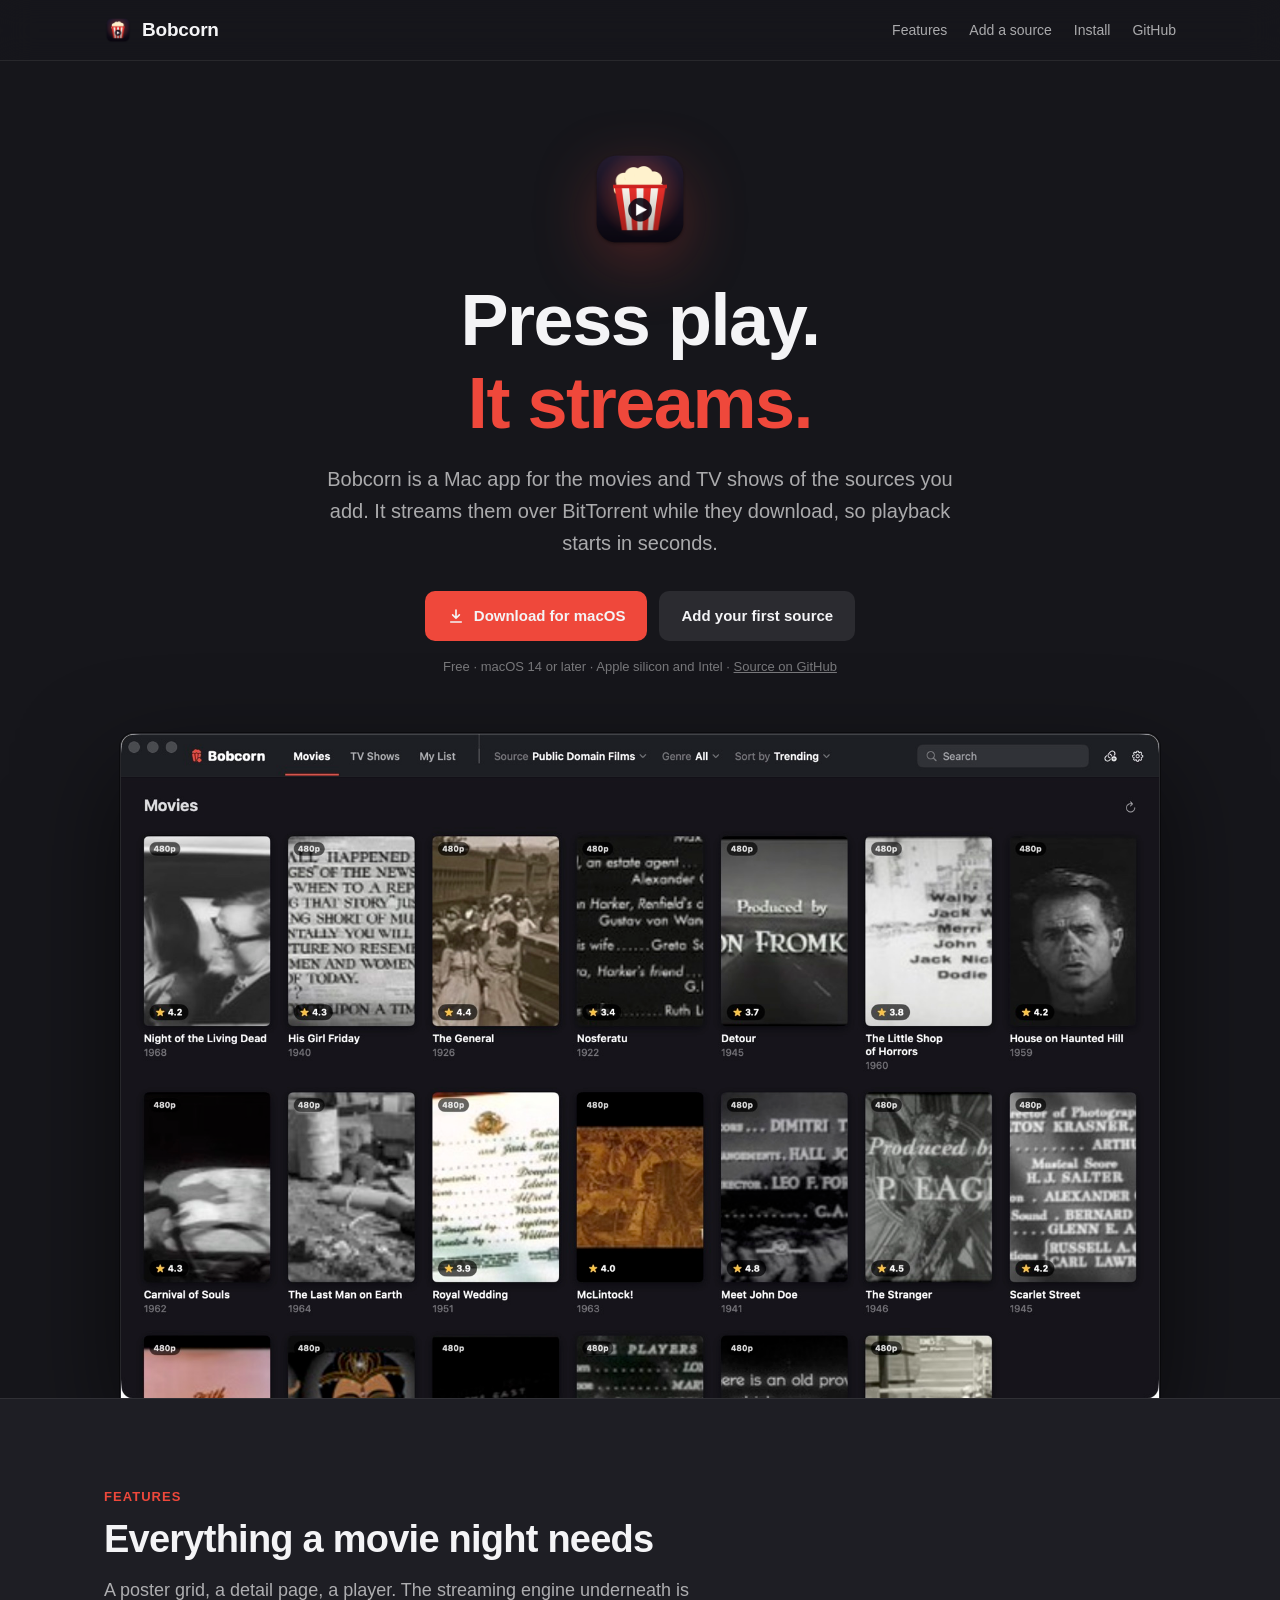
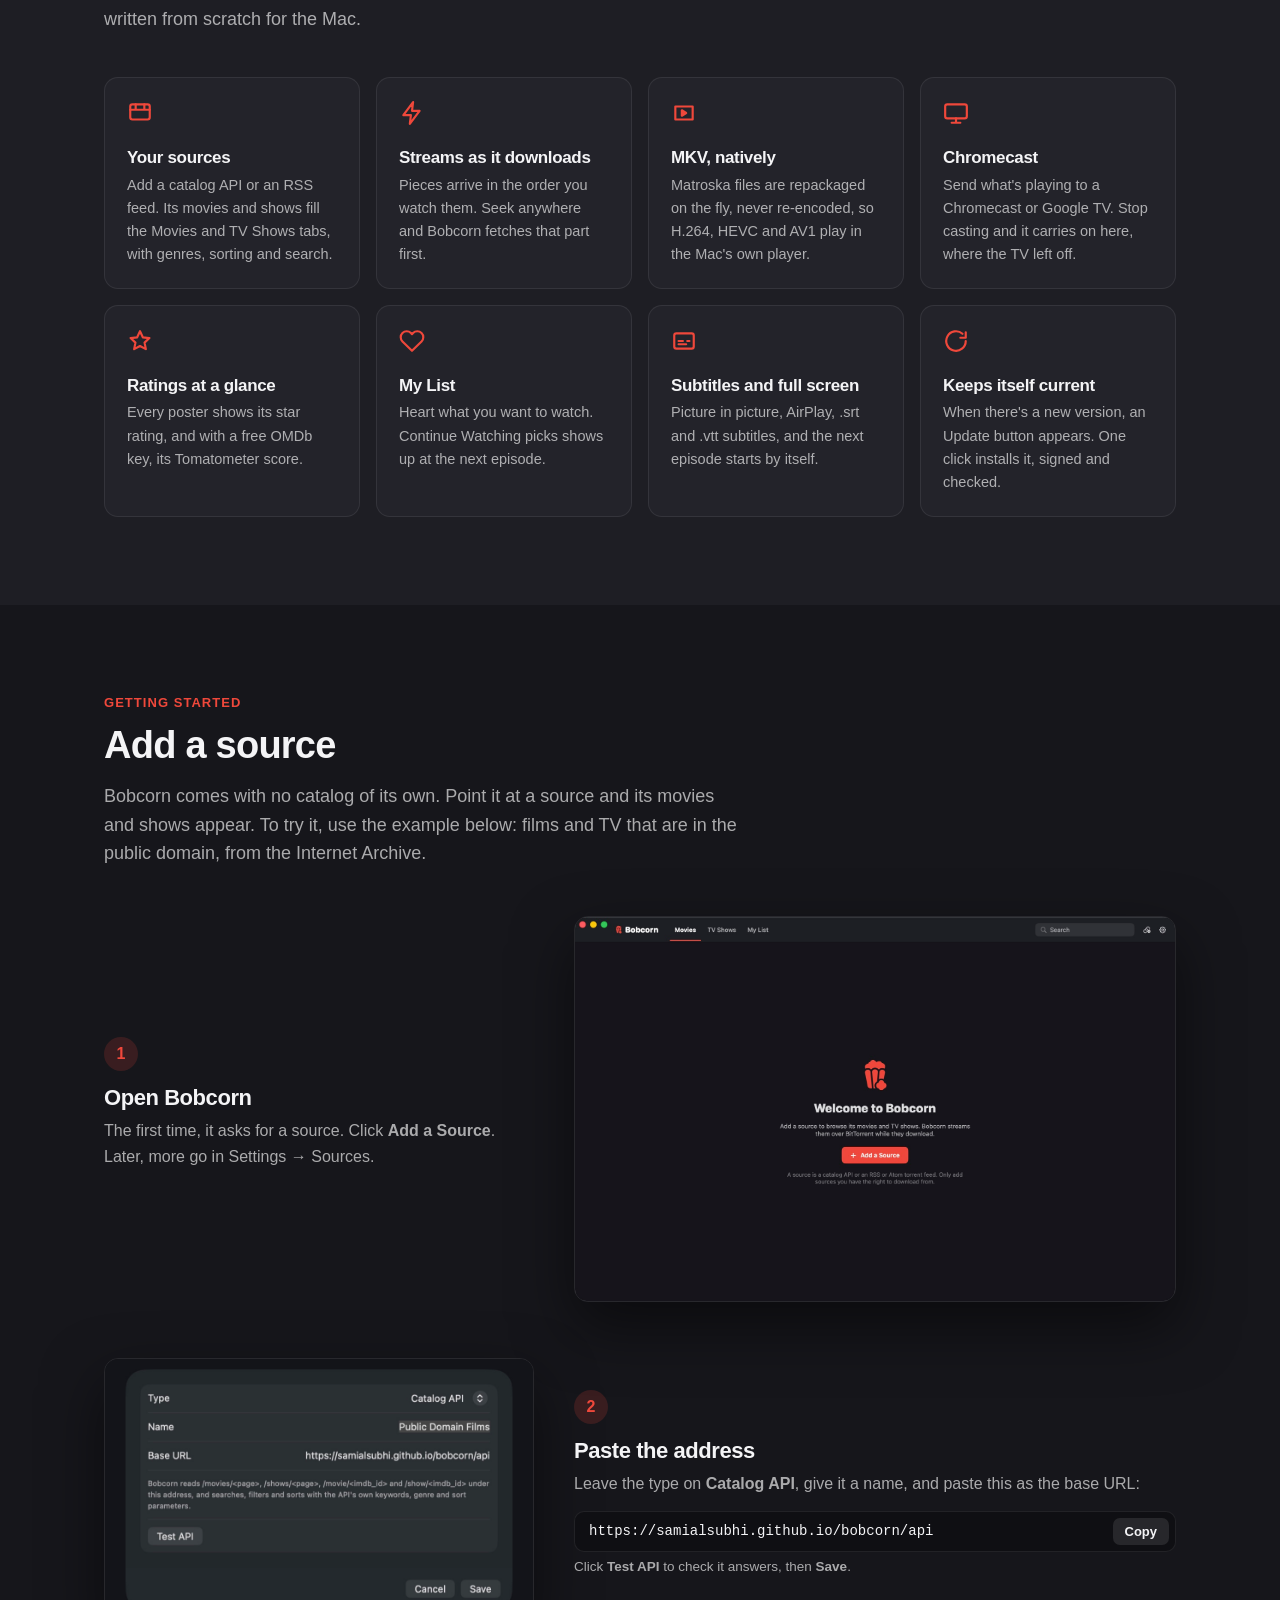
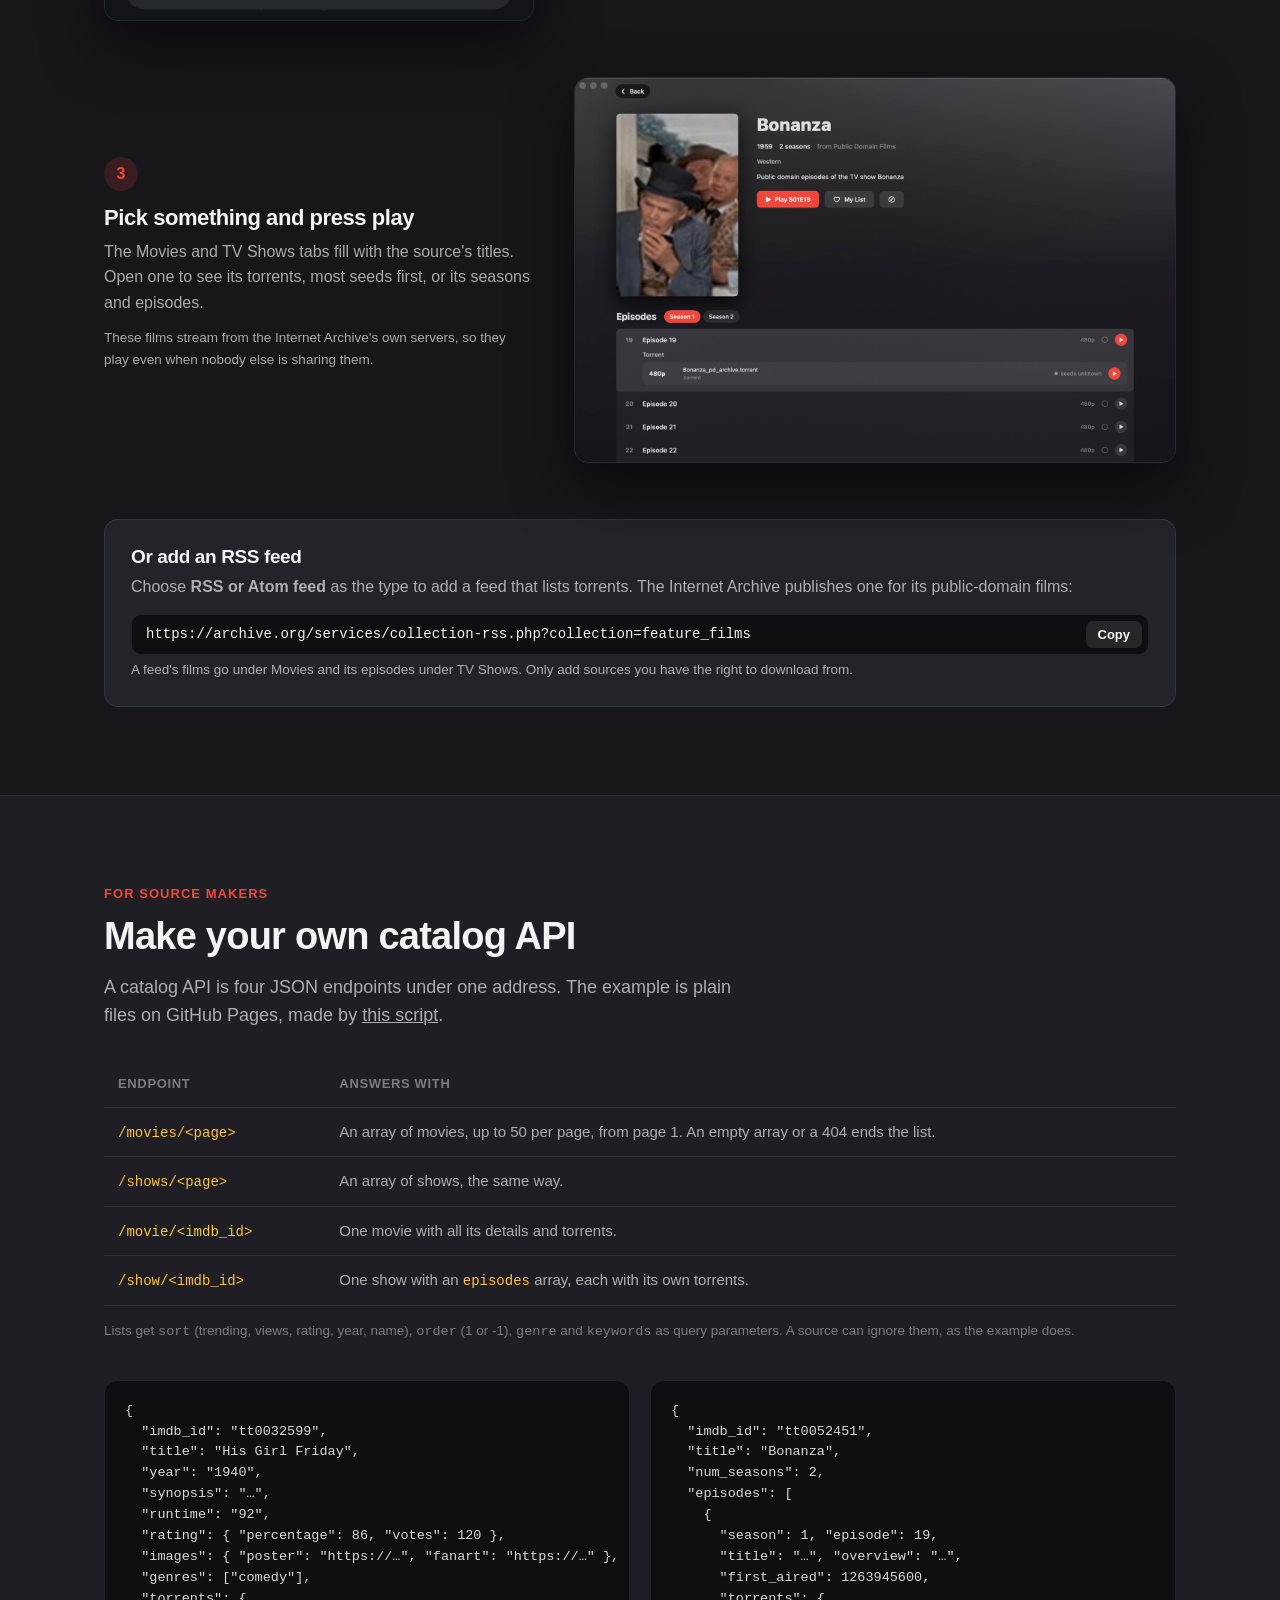
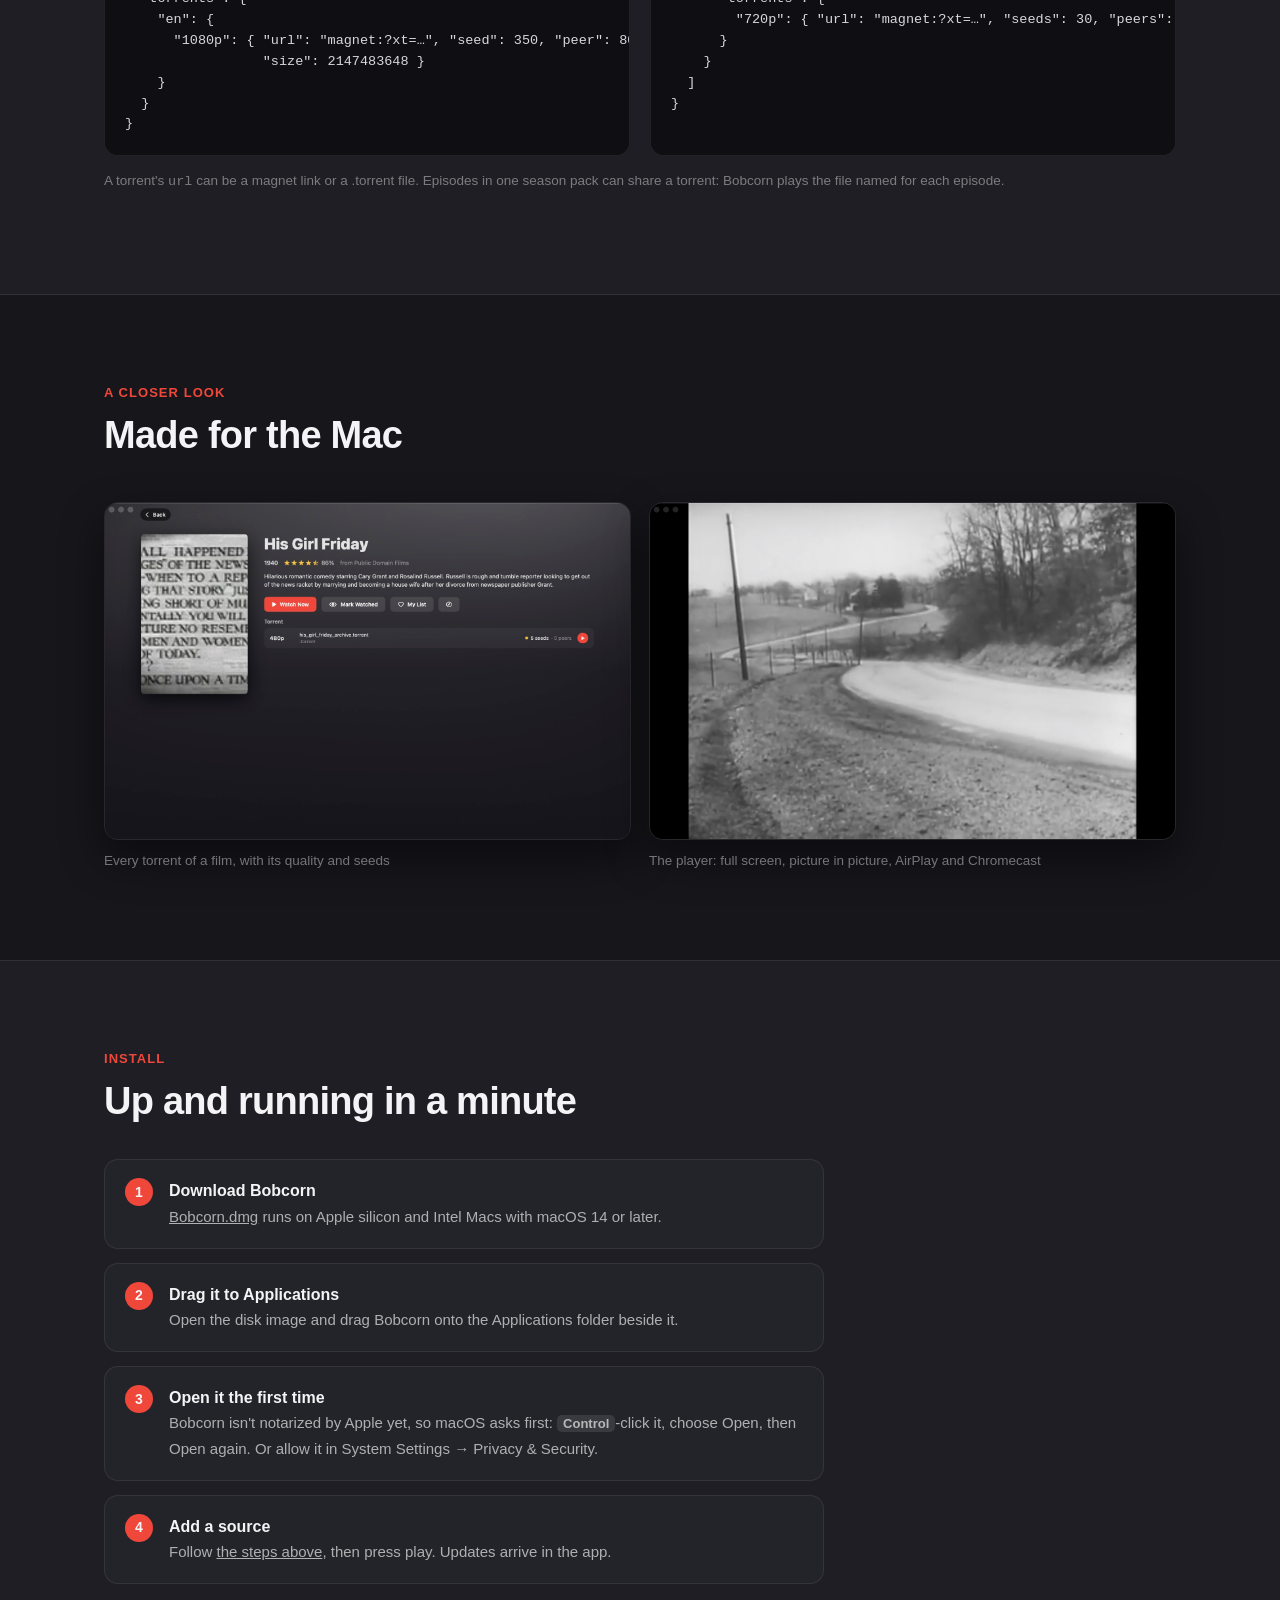
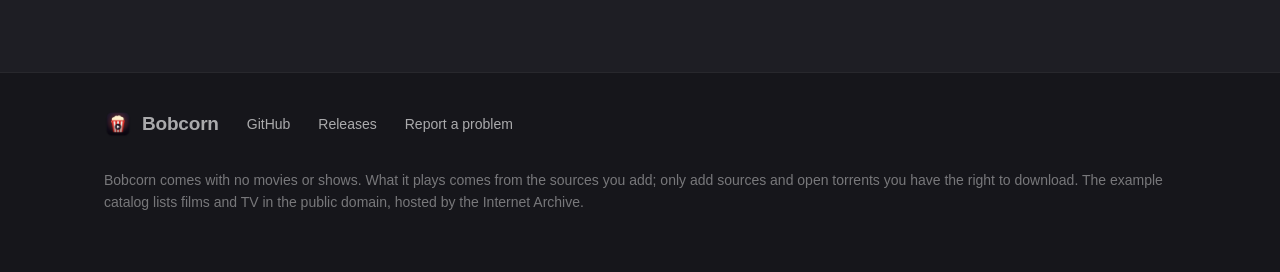
==== docs/index.html @ c5bf27b3 "Add a website and an example source on GitHub Pages - docs/: the site, with downloads of the latest " ====
<!doctype html>
<html lang="en">
<head>
<meta charset="utf-8">
<meta name="viewport" content="width=device-width, initial-scale=1">
<title>Bobcorn — stream movies over BitTorrent on your Mac</title>
<meta name="description" content="Bobcorn is a Mac app that shows the movies and TV shows of the sources you add and streams them over BitTorrent while they download.">
<link rel="icon" type="image/png" href="assets/favicon.png">
<meta property="og:title" content="Bobcorn">
<meta property="og:description" content="Stream movies and TV shows over BitTorrent on your Mac, the moment you press play.">
<meta property="og:image" content="https://samialsubhi.github.io/bobcorn/assets/movies.jpg">
<style>
  :root {
    color-scheme: dark;
    --bg: #16161b;
    --bar: #1e1e24;
    --card: #23232a;
    --line: rgba(255, 255, 255, 0.08);
    --text: #f4f4f6;
    --secondary: rgba(255, 255, 255, 0.64);
    --tertiary: rgba(255, 255, 255, 0.42);
    --accent: #ef483b;
    --accent-hover: #ff5a4d;
    --gold: #fac240;
    --radius: 14px;
    --wide: 1120px;
  }
  * { box-sizing: border-box; }
  html { scroll-behavior: smooth; }
  body {
    margin: 0;
    background: var(--bg);
    color: var(--text);
    font: 16px/1.6 -apple-system, BlinkMacSystemFont, "SF Pro Text", "Helvetica Neue", Arial, sans-serif;
    -webkit-font-smoothing: antialiased;
  }
  a { color: inherit; }
  img { max-width: 100%; height: auto; display: block; }
  code, pre { font-family: ui-monospace, "SF Mono", Menlo, monospace; }
  .wrap { max-width: var(--wide); margin: 0 auto; padding: 0 24px; }
  section { padding: 88px 0; }
  h1, h2, h3 { line-height: 1.15; letter-spacing: -0.02em; margin: 0; }
  h2 { font-size: clamp(28px, 4vw, 38px); font-weight: 800; }
  .lead { color: var(--secondary); font-size: 18px; max-width: 640px; margin: 14px 0 0; }
  .eyebrow { color: var(--accent); font-weight: 700; font-size: 13px; letter-spacing: 0.08em; text-transform: uppercase; margin: 0 0 10px; }

  /* Header */
  header {
    position: sticky; top: 0; z-index: 10;
    background: rgba(22, 22, 27, 0.82);
    backdrop-filter: saturate(180%) blur(16px);
    -webkit-backdrop-filter: saturate(180%) blur(16px);
    border-bottom: 1px solid var(--line);
  }
  header .wrap { display: flex; align-items: center; gap: 28px; height: 60px; }
  .brand { display: flex; align-items: center; gap: 10px; text-decoration: none; font-weight: 800; font-size: 19px; letter-spacing: -0.01em; }
  .brand img { width: 28px; height: 28px; }
  nav { display: flex; gap: 22px; margin-left: auto; }
  nav a { text-decoration: none; color: var(--secondary); font-size: 14px; font-weight: 500; }
  nav a:hover { color: var(--text); }
  @media (max-width: 720px) { nav a.optional { display: none; } }

  /* Buttons */
  .button {
    display: inline-flex; align-items: center; gap: 9px;
    padding: 13px 22px; border-radius: 10px;
    font-weight: 700; font-size: 15px; text-decoration: none;
    background: rgba(255, 255, 255, 0.09); border: 0; cursor: pointer; color: var(--text);
    transition: background 0.15s, transform 0.15s;
  }
  .button:hover { background: rgba(255, 255, 255, 0.14); }
  .button.primary { background: var(--accent); }
  .button.primary:hover { background: var(--accent-hover); transform: translateY(-1px); }
  .button svg { width: 18px; height: 18px; }

  /* Hero */
  .hero { padding: 84px 0 0; text-align: center; overflow: hidden; }
  .hero .icon { width: 108px; height: 108px; margin: 0 auto 26px; filter: drop-shadow(0 18px 30px rgba(239, 72, 59, 0.25)); }
  .hero h1 { font-size: clamp(40px, 7vw, 72px); font-weight: 900; }
  .hero h1 span { color: var(--accent); }
  .hero .lead { margin: 18px auto 0; font-size: clamp(17px, 2.2vw, 20px); }
  .actions { display: flex; flex-wrap: wrap; gap: 12px; justify-content: center; margin-top: 32px; }
  .meta { color: var(--tertiary); font-size: 13px; margin-top: 16px; }
  .shot {
    margin: 56px auto 0; max-width: 1040px;
    border-radius: 14px; overflow: hidden;
    border: 1px solid var(--line);
    box-shadow: 0 40px 100px rgba(0, 0, 0, 0.6), 0 0 0 1px rgba(0, 0, 0, 0.4);
  }
  .hero .shot { margin-bottom: -2px; border-bottom-left-radius: 0; border-bottom-right-radius: 0; }

  /* Features */
  .features { background: var(--bar); border-top: 1px solid var(--line); }
  .grid { display: grid; grid-template-columns: repeat(auto-fill, minmax(240px, 1fr)); gap: 16px; margin-top: 44px; }
  .feature { background: var(--card); border: 1px solid var(--line); border-radius: var(--radius); padding: 22px; }
  .feature svg { width: 26px; height: 26px; color: var(--accent); }
  .feature h3 { font-size: 17px; margin: 14px 0 6px; }
  .feature p { color: var(--secondary); font-size: 14.5px; margin: 0; }

  /* Steps */
  .steps { display: grid; gap: 56px; margin-top: 48px; }
  .step { display: grid; grid-template-columns: minmax(0, 5fr) minmax(0, 7fr); gap: 40px; align-items: center; }
  .step:nth-child(even) .copy { order: 2; }
  @media (max-width: 860px) {
    .step { grid-template-columns: 1fr; gap: 20px; }
    .step:nth-child(even) .copy { order: 0; }
  }
  .number {
    display: inline-grid; place-items: center; width: 34px; height: 34px; border-radius: 50%;
    background: rgba(239, 72, 59, 0.16); color: var(--accent); font-weight: 800; margin-bottom: 14px;
  }
  .step h3 { font-size: 22px; margin-bottom: 8px; }
  .step p { color: var(--secondary); margin: 0 0 12px; }
  .step .shot { margin: 0; box-shadow: 0 24px 60px rgba(0, 0, 0, 0.5); }
  .copyable {
    display: flex; align-items: center; gap: 8px; margin: 14px 0 4px;
    background: #0f0f13; border: 1px solid var(--line); border-radius: 10px; padding: 6px 6px 6px 14px;
  }
  .copyable code { flex: 1; min-width: 0; overflow-x: auto; white-space: nowrap; font-size: 14px; color: var(--text); }
  .copyable button {
    flex: none; border: 0; border-radius: 7px; padding: 7px 12px; cursor: pointer;
    background: rgba(255, 255, 255, 0.1); color: var(--text); font: 600 13px/1 -apple-system, sans-serif;
  }
  .copyable button:hover { background: rgba(255, 255, 255, 0.16); }
  .hint { color: var(--tertiary); font-size: 13.5px; }
  .callout {
    margin-top: 56px; padding: 26px; border-radius: var(--radius);
    background: var(--card); border: 1px solid var(--line);
  }
  .callout h3 { font-size: 19px; margin-bottom: 6px; }
  .callout p { color: var(--secondary); margin: 0; }

  /* API reference */
  .api { background: var(--bar); border-top: 1px solid var(--line); border-bottom: 1px solid var(--line); }
  table { width: 100%; border-collapse: collapse; margin-top: 32px; font-size: 15px; }
  th, td { text-align: left; padding: 12px 14px; border-bottom: 1px solid var(--line); vertical-align: top; }
  th { color: var(--tertiary); font-weight: 600; font-size: 13px; text-transform: uppercase; letter-spacing: 0.05em; }
  td code { color: var(--gold); font-size: 14px; }
  td { color: var(--secondary); }
  .table-scroll { overflow-x: auto; }
  pre {
    background: #0f0f13; border: 1px solid var(--line); border-radius: var(--radius);
    padding: 20px; overflow-x: auto; font-size: 13.5px; line-height: 1.55; color: #d7d7de; margin: 24px 0 0;
  }
  .two { display: grid; grid-template-columns: 1fr 1fr; gap: 20px; }
  @media (max-width: 860px) { .two { grid-template-columns: 1fr; } }

  /* Gallery */
  .gallery { display: grid; grid-template-columns: repeat(auto-fit, minmax(300px, 1fr)); gap: 18px; margin-top: 44px; }
  .gallery figure { margin: 0; }
  .gallery .shot { margin: 0; box-shadow: 0 18px 44px rgba(0, 0, 0, 0.45); }
  .gallery figcaption { color: var(--tertiary); font-size: 13.5px; margin-top: 10px; }

  /* Install */
  .install-steps { counter-reset: s; list-style: none; padding: 0; margin: 36px 0 0; display: grid; gap: 14px; max-width: 720px; }
  .install-steps li { counter-increment: s; display: flex; gap: 16px; align-items: flex-start; background: var(--card); border: 1px solid var(--line); border-radius: var(--radius); padding: 18px 20px; }
  .install-steps li::before { content: counter(s); flex: none; display: grid; place-items: center; width: 28px; height: 28px; border-radius: 50%; background: var(--accent); font-weight: 800; font-size: 14px; }
  .install-steps strong { display: block; }
  .install-steps span { color: var(--secondary); font-size: 15px; }
  kbd { font: 600 13px -apple-system, sans-serif; background: rgba(255, 255, 255, 0.1); border-radius: 5px; padding: 1px 6px; }

  footer { border-top: 1px solid var(--line); padding: 36px 0 48px; color: var(--tertiary); font-size: 14px; }
  footer .wrap { display: flex; flex-wrap: wrap; gap: 16px 28px; align-items: center; }
  footer a { color: var(--secondary); text-decoration: none; }
  footer a:hover { color: var(--text); }
  footer .note { flex-basis: 100%; }
</style>
</head>
<body>

<header>
  <div class="wrap">
    <a class="brand" href="#top"><img src="assets/icon.png" alt="">Bobcorn</a>
    <nav>
      <a class="optional" href="#features">Features</a>
      <a href="#sources">Add a source</a>
      <a class="optional" href="#install">Install</a>
      <a href="https://github.com/SamiAlsubhi/bobcorn">GitHub</a>
    </nav>
  </div>
</header>

<main id="top">
  <section class="hero">
    <div class="wrap">
      <img class="icon" src="assets/icon.png" alt="Bobcorn icon">
      <h1>Press play.<br><span>It streams.</span></h1>
      <p class="lead">Bobcorn is a Mac app for the movies and TV shows of the sources you add. It streams them over BitTorrent while they download, so playback starts in seconds.</p>
      <div class="actions">
        <a class="button primary download" href="https://github.com/SamiAlsubhi/bobcorn/releases/latest/download/Bobcorn.dmg">
          <svg viewBox="0 0 24 24" fill="none" stroke="currentColor" stroke-width="2.2" stroke-linecap="round" stroke-linejoin="round"><path d="M12 4v11m0 0l-4.5-4.5M12 15l4.5-4.5M5 20h14"/></svg>
          <span class="download-label">Download for macOS</span>
        </a>
        <a class="button" href="#sources">Add your first source</a>
      </div>
      <p class="meta">Free · macOS 14 or later · Apple silicon and Intel · <a href="https://github.com/SamiAlsubhi/bobcorn">Source on GitHub</a></p>
      <div class="shot"><img src="assets/movies.jpg" alt="Bobcorn's Movies tab: a grid of public-domain films with their ratings" width="1600" height="1025"></div>
    </div>
  </section>

  <section class="features" id="features">
    <div class="wrap">
      <p class="eyebrow">Features</p>
      <h2>Everything a movie night needs</h2>
      <p class="lead">A poster grid, a detail page, a player. The streaming engine underneath is written from scratch for the Mac.</p>
      <div class="grid">
        <div class="feature">
          <svg viewBox="0 0 24 24" fill="none" stroke="currentColor" stroke-width="2" stroke-linecap="round" stroke-linejoin="round"><rect x="3" y="4" width="18" height="14" rx="2"/><path d="M3 9h18M8 4v5M16 4v5"/></svg>
          <h3>Your sources</h3>
          <p>Add a catalog API or an RSS feed. Its movies and shows fill the Movies and TV Shows tabs, with genres, sorting and search.</p>
        </div>
        <div class="feature">
          <svg viewBox="0 0 24 24" fill="none" stroke="currentColor" stroke-width="2" stroke-linecap="round" stroke-linejoin="round"><path d="M13 2L4 14h7l-1 8 9-12h-7l1-8z"/></svg>
          <h3>Streams as it downloads</h3>
          <p>Pieces arrive in the order you watch them. Seek anywhere and Bobcorn fetches that part first.</p>
        </div>
        <div class="feature">
          <svg viewBox="0 0 24 24" fill="none" stroke="currentColor" stroke-width="2" stroke-linecap="round" stroke-linejoin="round"><path d="M4 6h16v12H4z"/><path d="M10 9.5v5l4-2.5z" fill="currentColor"/></svg>
          <h3>MKV, natively</h3>
          <p>Matroska files are repackaged on the fly, never re-encoded, so H.264, HEVC and AV1 play in the Mac's own player.</p>
        </div>
        <div class="feature">
          <svg viewBox="0 0 24 24" fill="none" stroke="currentColor" stroke-width="2" stroke-linecap="round" stroke-linejoin="round"><rect x="2" y="4" width="20" height="13" rx="2"/><path d="M8 21h8M12 17v4"/></svg>
          <h3>Chromecast</h3>
          <p>Send what's playing to a Chromecast or Google TV. Stop casting and it carries on here, where the TV left off.</p>
        </div>
        <div class="feature">
          <svg viewBox="0 0 24 24" fill="none" stroke="currentColor" stroke-width="2" stroke-linecap="round" stroke-linejoin="round"><path d="M12 3l2.6 5.6 6.1.7-4.5 4.2 1.2 6L12 16.6 6.6 19.5l1.2-6-4.5-4.2 6.1-.7z"/></svg>
          <h3>Ratings at a glance</h3>
          <p>Every poster shows its star rating, and with a free OMDb key, its Tomatometer score.</p>
        </div>
        <div class="feature">
          <svg viewBox="0 0 24 24" fill="none" stroke="currentColor" stroke-width="2" stroke-linecap="round" stroke-linejoin="round"><path d="M20.8 4.6a5.5 5.5 0 0 0-7.8 0L12 5.7l-1-1.1a5.5 5.5 0 0 0-7.8 7.8L12 21l8.8-8.6a5.5 5.5 0 0 0 0-7.8z"/></svg>
          <h3>My List</h3>
          <p>Heart what you want to watch. Continue Watching picks shows up at the next episode.</p>
        </div>
        <div class="feature">
          <svg viewBox="0 0 24 24" fill="none" stroke="currentColor" stroke-width="2" stroke-linecap="round" stroke-linejoin="round"><rect x="3" y="5" width="18" height="14" rx="2"/><path d="M7 12h4M7 15h7M15 12h2"/></svg>
          <h3>Subtitles and full screen</h3>
          <p>Picture in picture, AirPlay, .srt and .vtt subtitles, and the next episode starts by itself.</p>
        </div>
        <div class="feature">
          <svg viewBox="0 0 24 24" fill="none" stroke="currentColor" stroke-width="2" stroke-linecap="round" stroke-linejoin="round"><path d="M21 12a9 9 0 1 1-3-6.7"/><path d="M21 4v5h-5"/></svg>
          <h3>Keeps itself current</h3>
          <p>When there's a new version, an Update button appears. One click installs it, signed and checked.</p>
        </div>
      </div>
    </div>
  </section>

  <section id="sources">
    <div class="wrap">
      <p class="eyebrow">Getting started</p>
      <h2>Add a source</h2>
      <p class="lead">Bobcorn comes with no catalog of its own. Point it at a source and its movies and shows appear. To try it, use the example below: films and TV that are in the public domain, from the Internet Archive.</p>

      <div class="steps">
        <div class="step">
          <div class="copy">
            <div class="number">1</div>
            <h3>Open Bobcorn</h3>
            <p>The first time, it asks for a source. Click <strong>Add a Source</strong>. Later, more go in Settings → Sources.</p>
          </div>
          <div class="shot"><img src="assets/welcome.jpg" alt="Bobcorn's welcome screen with an Add a Source button" loading="lazy" width="1600" height="1025"></div>
        </div>

        <div class="step">
          <div class="copy">
            <div class="number">2</div>
            <h3>Paste the address</h3>
            <p>Leave the type on <strong>Catalog API</strong>, give it a name, and paste this as the base URL:</p>
            <div class="copyable"><code id="example-url">https://samialsubhi.github.io/bobcorn/api</code><button type="button" data-copy="example-url">Copy</button></div>
            <p class="hint">Click <strong>Test API</strong> to check it answers, then <strong>Save</strong>.</p>
          </div>
          <div class="shot"><img src="assets/add-source.jpg" alt="The Add Source form filled in with the example catalog's address" loading="lazy" width="1000" height="608"></div>
        </div>

        <div class="step">
          <div class="copy">
            <div class="number">3</div>
            <h3>Pick something and press play</h3>
            <p>The Movies and TV Shows tabs fill with the source's titles. Open one to see its torrents, most seeds first, or its seasons and episodes.</p>
            <p class="hint">These films stream from the Internet Archive's own servers, so they play even when nobody else is sharing them.</p>
          </div>
          <div class="shot"><img src="assets/show.jpg" alt="A TV show's page with its seasons and episodes" loading="lazy" width="1600" height="1025"></div>
        </div>
      </div>

      <div class="callout">
        <h3>Or add an RSS feed</h3>
        <p>Choose <strong>RSS or Atom feed</strong> as the type to add a feed that lists torrents. The Internet Archive publishes one for its public-domain films:</p>
        <div class="copyable"><code id="feed-url">https://archive.org/services/collection-rss.php?collection=feature_films</code><button type="button" data-copy="feed-url">Copy</button></div>
        <p class="hint">A feed's films go under Movies and its episodes under TV Shows. Only add sources you have the right to download from.</p>
      </div>
    </div>
  </section>

  <section class="api" id="api">
    <div class="wrap">
      <p class="eyebrow">For source makers</p>
      <h2>Make your own catalog API</h2>
      <p class="lead">A catalog API is four JSON endpoints under one address. The example is plain files on GitHub Pages, made by <a href="https://github.com/SamiAlsubhi/bobcorn/blob/main/scripts/make-example-source.py">this script</a>.</p>
      <div class="table-scroll">
        <table>
          <thead><tr><th>Endpoint</th><th>Answers with</th></tr></thead>
          <tbody>
            <tr><td><code>/movies/&lt;page&gt;</code></td><td>An array of movies, up to 50 per page, from page 1. An empty array or a 404 ends the list.</td></tr>
            <tr><td><code>/shows/&lt;page&gt;</code></td><td>An array of shows, the same way.</td></tr>
            <tr><td><code>/movie/&lt;imdb_id&gt;</code></td><td>One movie with all its details and torrents.</td></tr>
            <tr><td><code>/show/&lt;imdb_id&gt;</code></td><td>One show with an <code>episodes</code> array, each with its own torrents.</td></tr>
          </tbody>
        </table>
      </div>
      <p class="hint" style="margin-top:14px">Lists get <code>sort</code> (trending, views, rating, year, name), <code>order</code> (1 or -1), <code>genre</code> and <code>keywords</code> as query parameters. A source can ignore them, as the example does.</p>
      <div class="two">
        <pre>{
  "imdb_id": "tt0032599",
  "title": "His Girl Friday",
  "year": "1940",
  "synopsis": "…",
  "runtime": "92",
  "rating": { "percentage": 86, "votes": 120 },
  "images": { "poster": "https://…", "fanart": "https://…" },
  "genres": ["comedy"],
  "torrents": {
    "en": {
      "1080p": { "url": "magnet:?xt=…", "seed": 350, "peer": 80,
                 "size": 2147483648 }
    }
  }
}</pre>
        <pre>{
  "imdb_id": "tt0052451",
  "title": "Bonanza",
  "num_seasons": 2,
  "episodes": [
    {
      "season": 1, "episode": 19,
      "title": "…", "overview": "…",
      "first_aired": 1263945600,
      "torrents": {
        "720p": { "url": "magnet:?xt=…", "seeds": 30, "peers": 4 }
      }
    }
  ]
}</pre>
      </div>
      <p class="hint" style="margin-top:14px">A torrent's <code>url</code> can be a magnet link or a .torrent file. Episodes in one season pack can share a torrent: Bobcorn plays the file named for each episode.</p>
    </div>
  </section>

  <section id="screens">
    <div class="wrap">
      <p class="eyebrow">A closer look</p>
      <h2>Made for the Mac</h2>
      <div class="gallery">
        <figure><div class="shot"><img src="assets/detail.jpg" alt="A movie's page with its synopsis, rating and torrents" loading="lazy" width="1600" height="1025"></div><figcaption>Every torrent of a film, with its quality and seeds</figcaption></figure>
        <figure><div class="shot"><img src="assets/player.jpg" alt="Night of the Living Dead playing in Bobcorn" loading="lazy" width="1600" height="1025"></div><figcaption>The player: full screen, picture in picture, AirPlay and Chromecast</figcaption></figure>
      </div>
    </div>
  </section>

  <section class="features" id="install">
    <div class="wrap">
      <p class="eyebrow">Install</p>
      <h2>Up and running in a minute</h2>
      <ol class="install-steps">
        <li><div><strong>Download Bobcorn</strong><span><a class="download" href="https://github.com/SamiAlsubhi/bobcorn/releases/latest/download/Bobcorn.dmg">Bobcorn.dmg</a> runs on Apple silicon and Intel Macs with macOS 14 or later.</span></div></li>
        <li><div><strong>Drag it to Applications</strong><span>Open the disk image and drag Bobcorn onto the Applications folder beside it.</span></div></li>
        <li><div><strong>Open it the first time</strong><span>Bobcorn isn't notarized by Apple yet, so macOS asks first: <kbd>Control</kbd>-click it, choose Open, then Open again. Or allow it in System Settings → Privacy &amp; Security.</span></div></li>
        <li><div><strong>Add a source</strong><span>Follow <a href="#sources">the steps above</a>, then press play. Updates arrive in the app.</span></div></li>
      </ol>
    </div>
  </section>
</main>

<footer>
  <div class="wrap">
    <a class="brand" href="#top"><img src="assets/icon.png" alt="">Bobcorn</a>
    <a href="https://github.com/SamiAlsubhi/bobcorn">GitHub</a>
    <a href="https://github.com/SamiAlsubhi/bobcorn/releases">Releases</a>
    <a href="https://github.com/SamiAlsubhi/bobcorn/issues">Report a problem</a>
    <p class="note">Bobcorn comes with no movies or shows. What it plays comes from the sources you add; only add sources and open torrents you have the right to download. The example catalog lists films and TV in the public domain, hosted by the Internet Archive.</p>
  </div>
</footer>

<script>
  // Copy buttons.
  document.querySelectorAll("[data-copy]").forEach((button) => {
    button.addEventListener("click", async () => {
      const text = document.getElementById(button.dataset.copy).textContent;
      try {
        await navigator.clipboard.writeText(text);
        button.textContent = "Copied";
      } catch {
        button.textContent = "Select and copy";
      }
      setTimeout(() => (button.textContent = "Copy"), 1600);
    });
  });

  // The latest version on the download button.
  fetch("https://api.github.com/repos/SamiAlsubhi/bobcorn/releases/latest")
    .then((r) => (r.ok ? r.json() : null))
    .then((release) => {
      if (!release || !release.tag_name) return;
      document.querySelectorAll(".download-label").forEach((label) => {
        label.textContent = `Download ${release.tag_name}`;
      });
    })
    .catch(() => {});
</script>
</body>
</html>
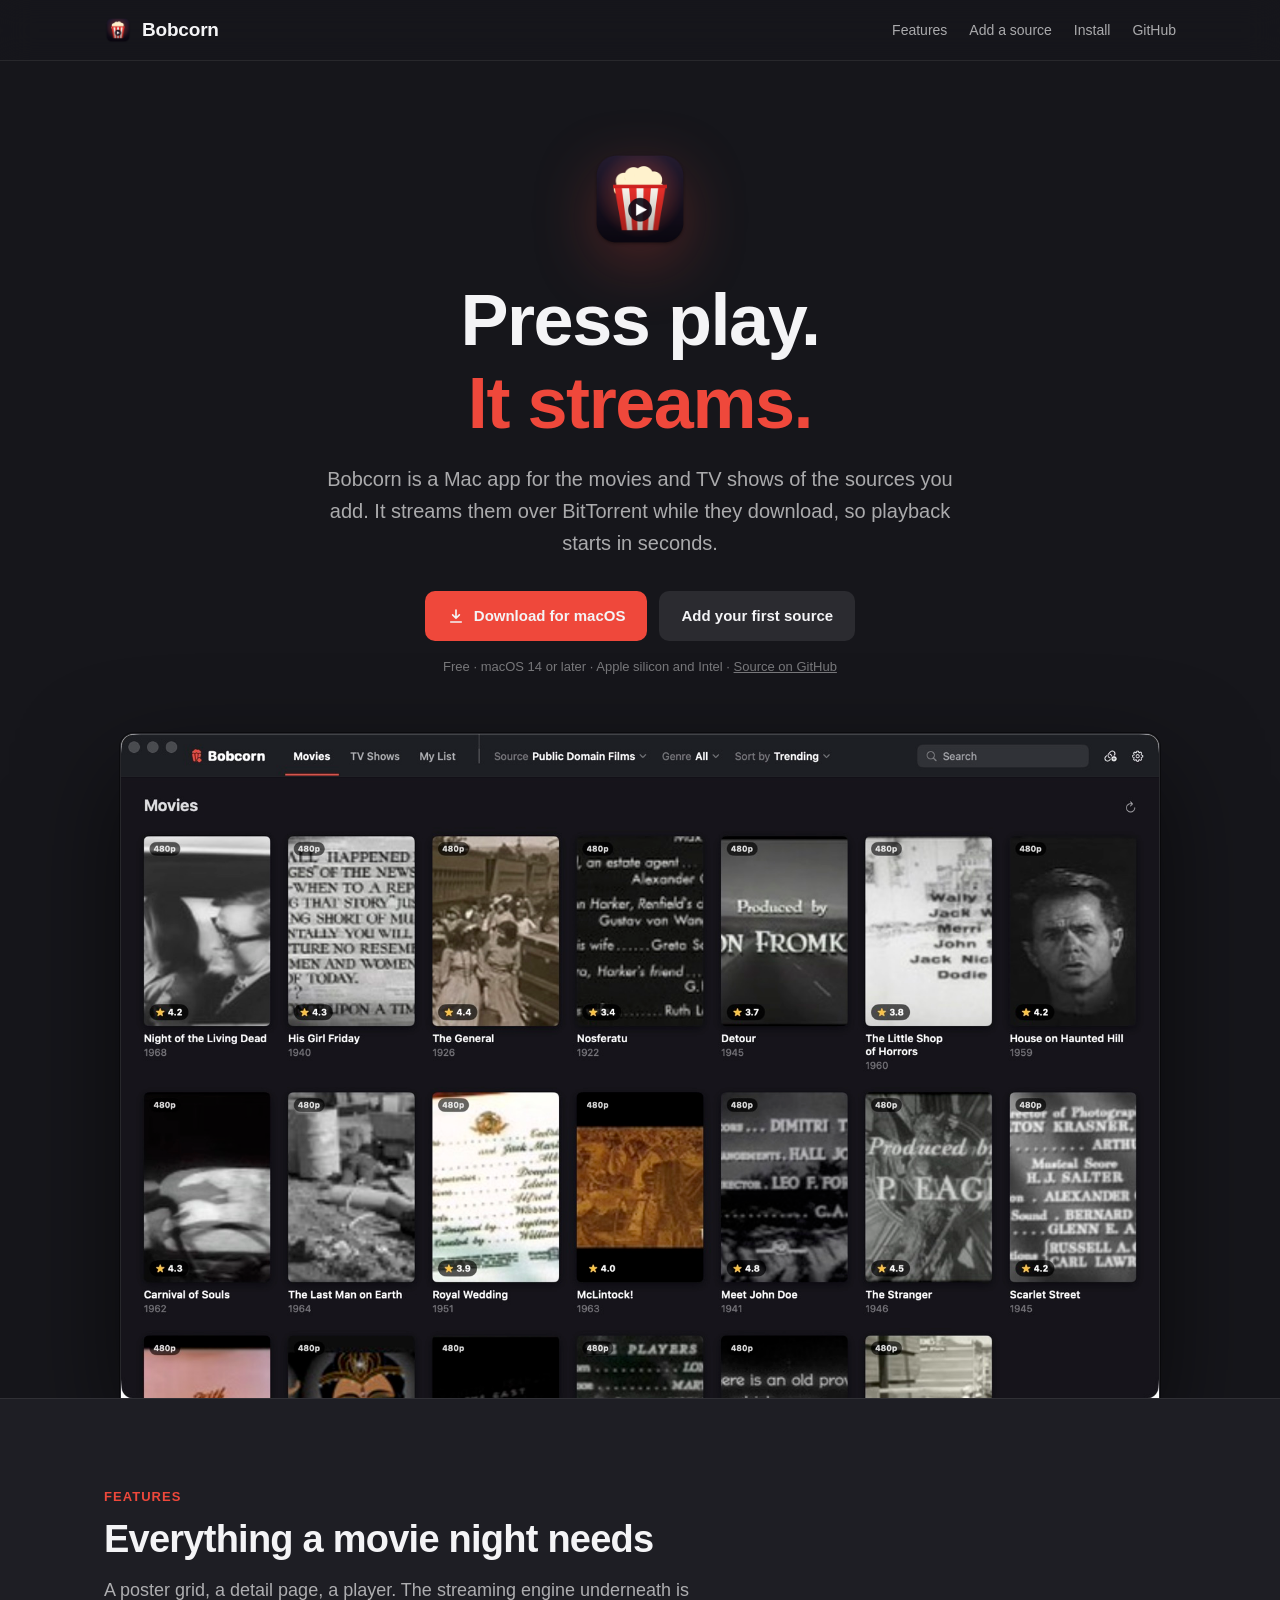
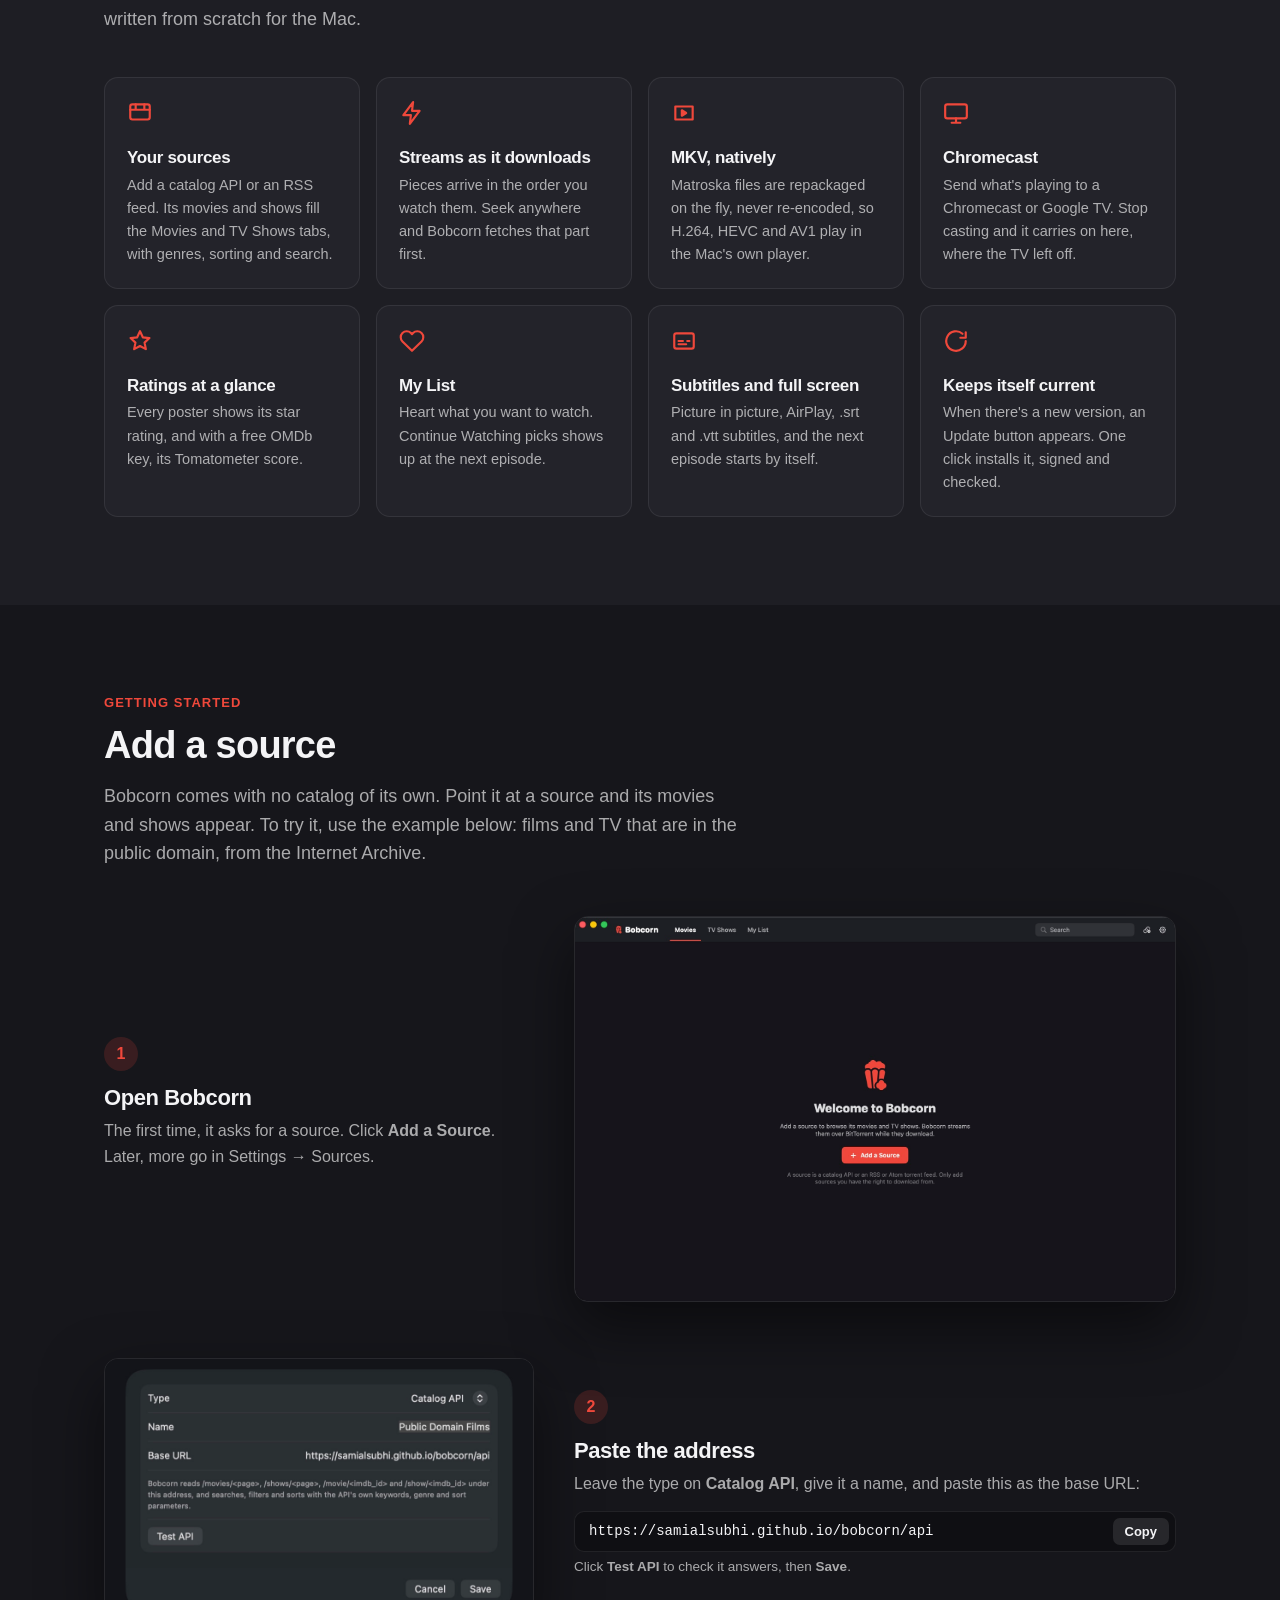
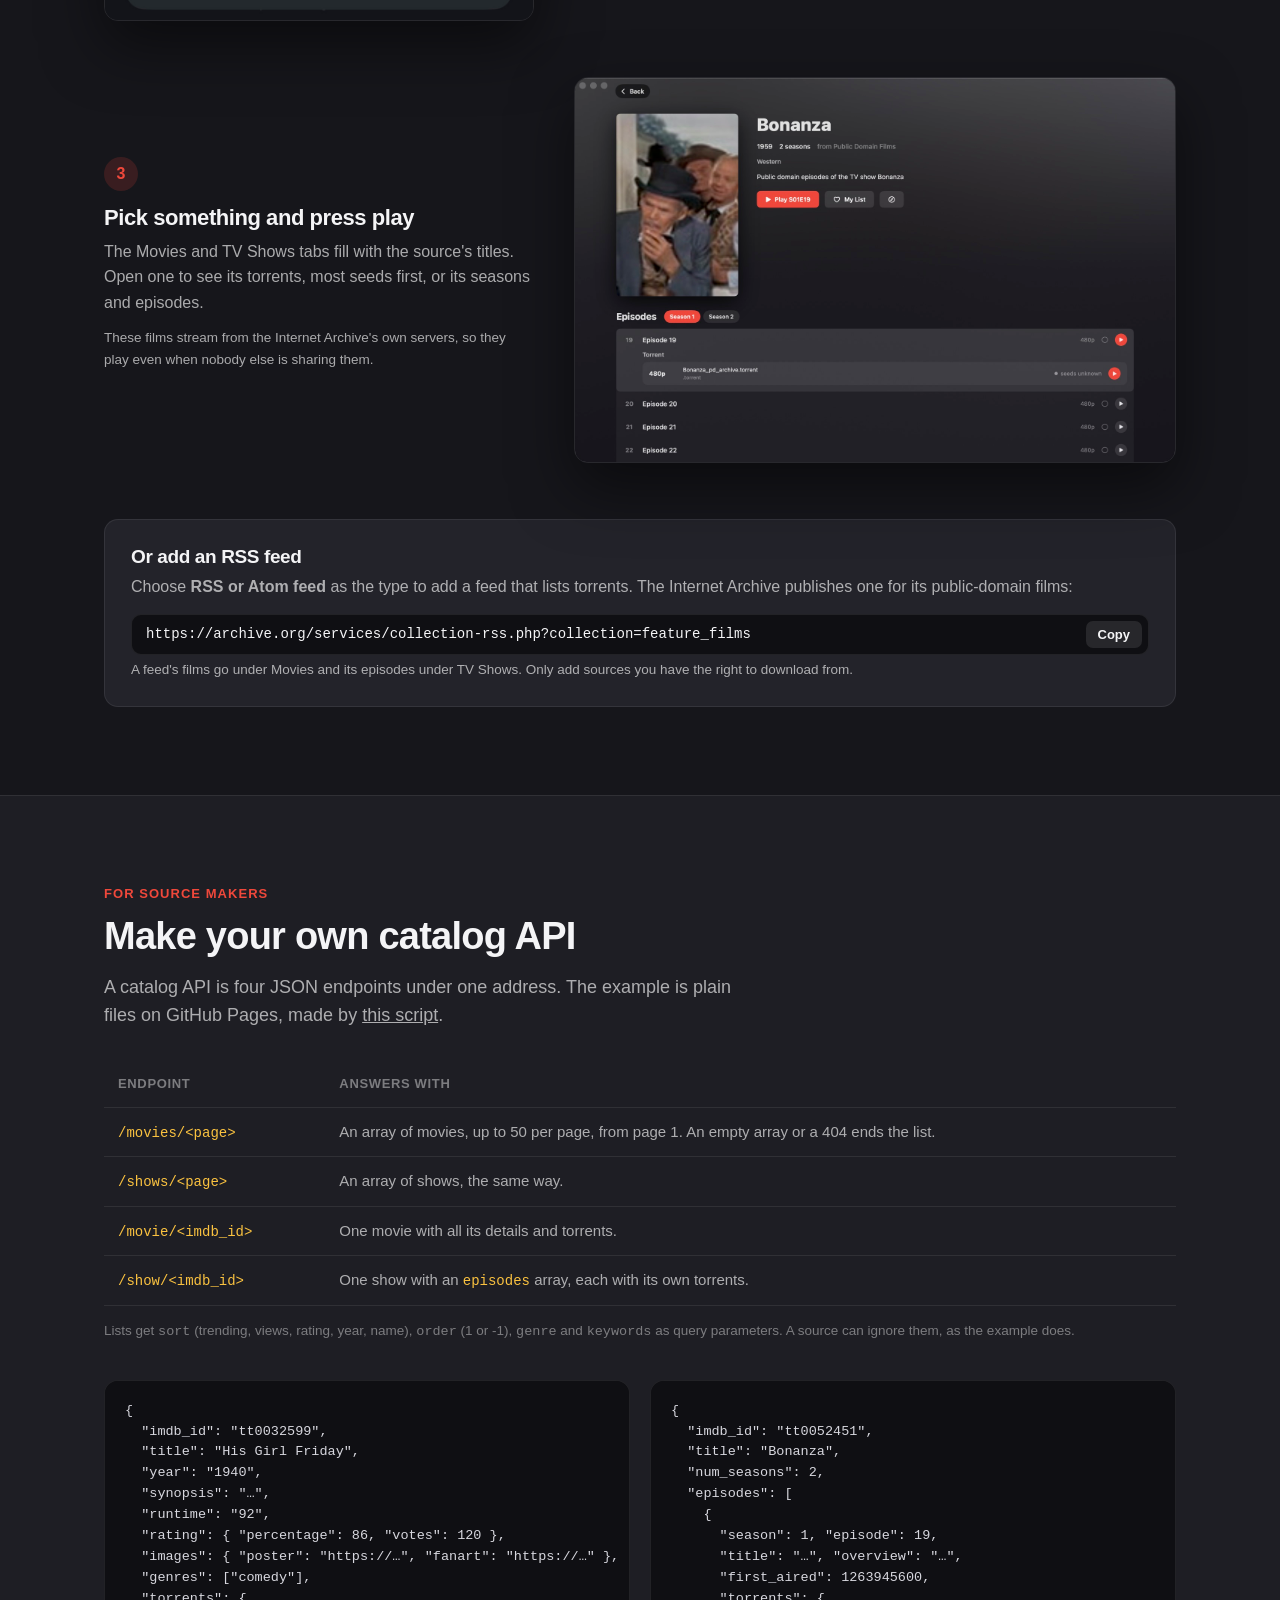
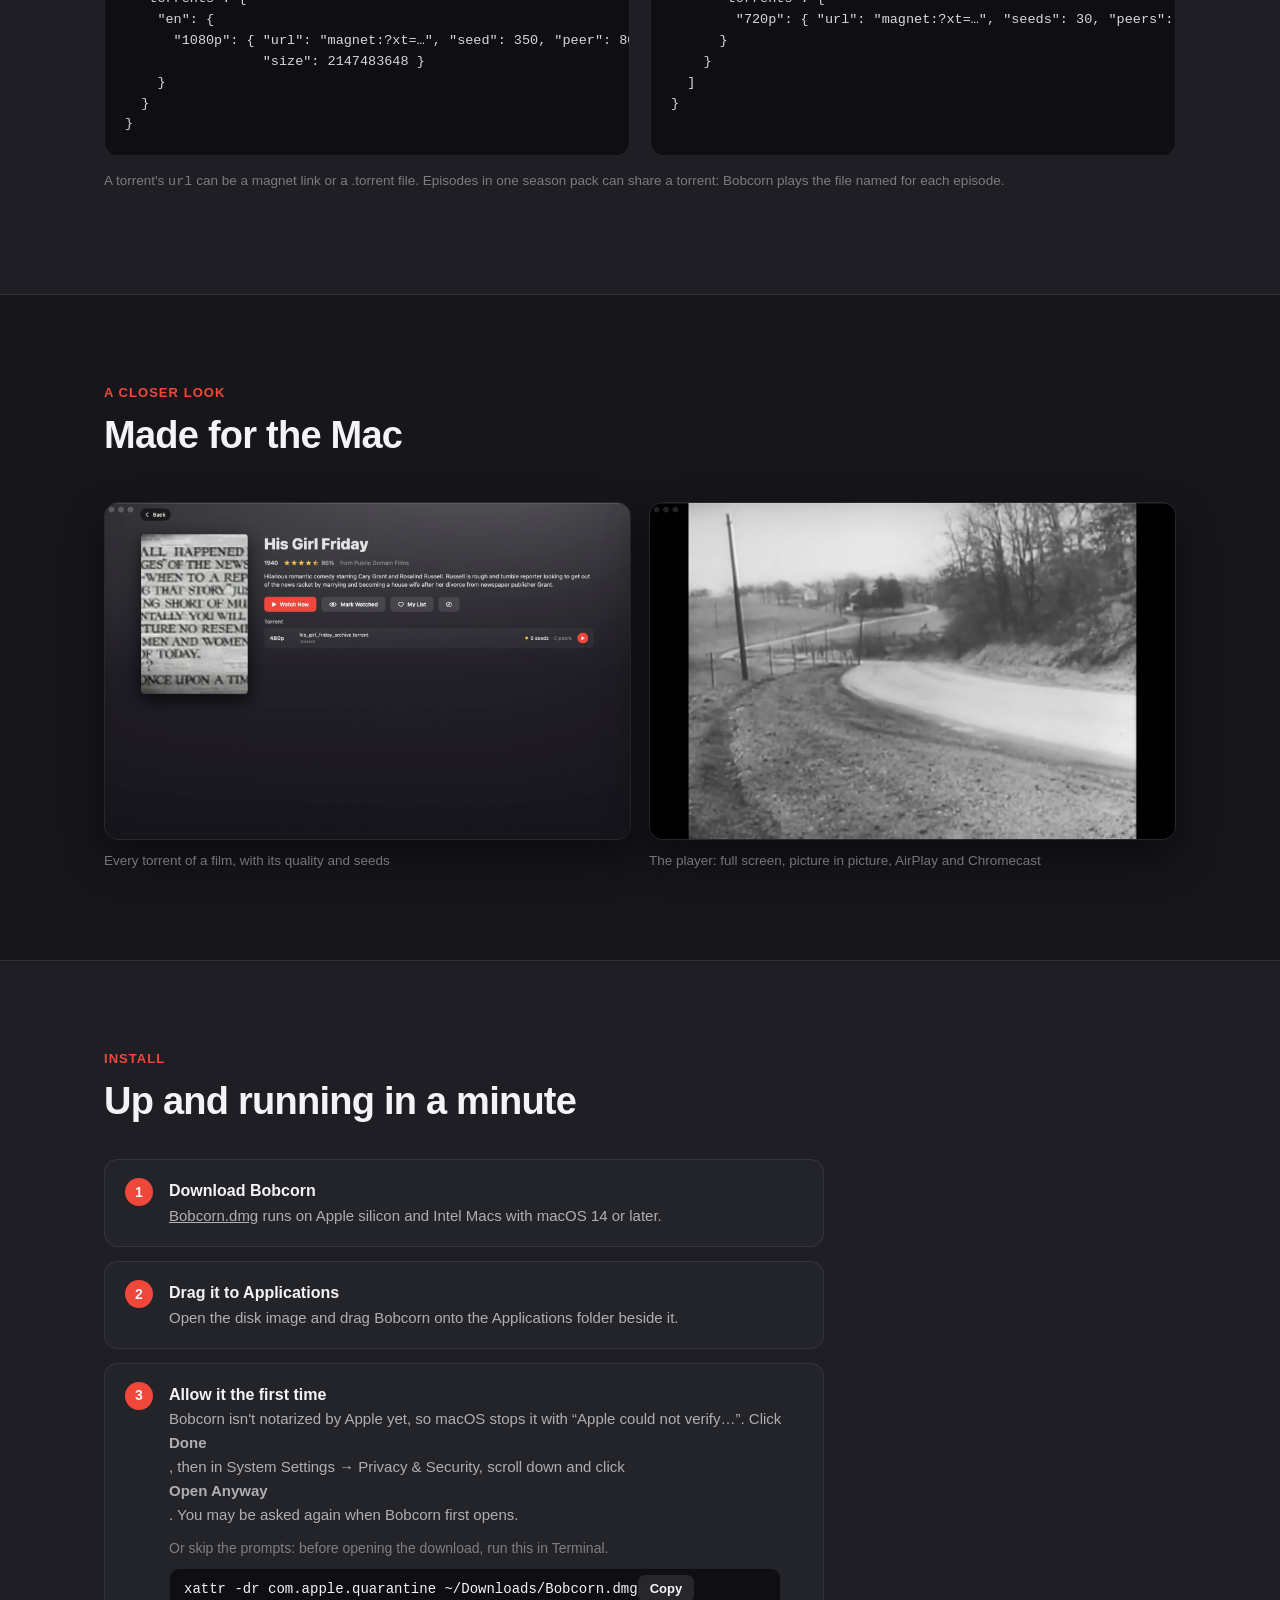
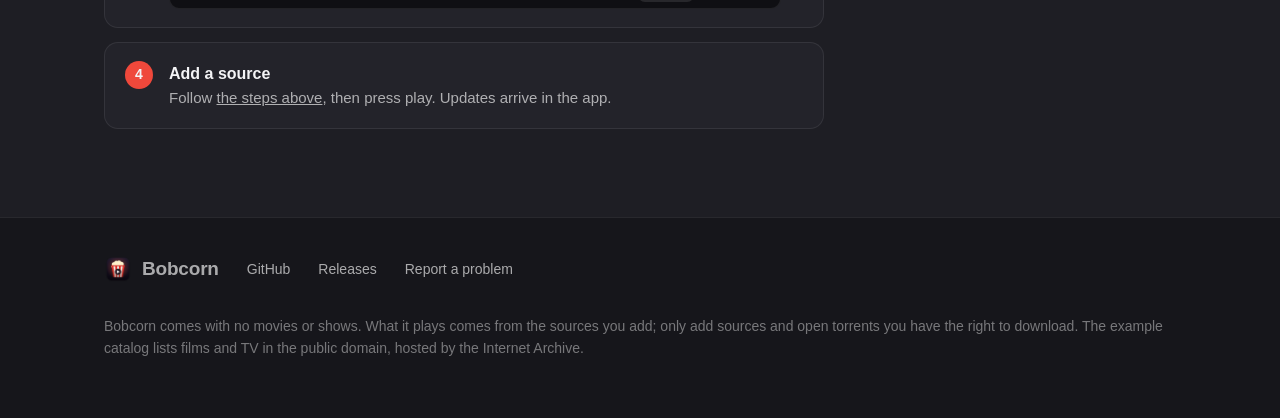
==== commit ebde5f34: "Site: how to open Bobcorn on macOS 15 and later Control-click → Open no longer overrides Gatekeeper " ====
--- a/docs/index.html
+++ b/docs/index.html
@@ -156,7 +156,10 @@
   .install-steps li { counter-increment: s; display: flex; gap: 16px; align-items: flex-start; background: var(--card); border: 1px solid var(--line); border-radius: var(--radius); padding: 18px 20px; }
   .install-steps li::before { content: counter(s); flex: none; display: grid; place-items: center; width: 28px; height: 28px; border-radius: 50%; background: var(--accent); font-weight: 800; font-size: 14px; }
   .install-steps strong { display: block; }
-  .install-steps span { color: var(--secondary); font-size: 15px; }
+  .install-steps span { color: var(--secondary); font-size: 15px; display: block; }
+  .install-steps li > div { min-width: 0; }
+  .install-steps .alt { margin-top: 10px; color: var(--tertiary); font-size: 14px; }
+  .install-steps .copyable { margin: 8px 0 0; }
   kbd { font: 600 13px -apple-system, sans-serif; background: rgba(255, 255, 255, 0.1); border-radius: 5px; padding: 1px 6px; }
 
   footer { border-top: 1px solid var(--line); padding: 36px 0 48px; color: var(--tertiary); font-size: 14px; }
@@ -367,7 +370,9 @@
       <ol class="install-steps">
         <li><div><strong>Download Bobcorn</strong><span><a class="download" href="https://github.com/SamiAlsubhi/bobcorn/releases/latest/download/Bobcorn.dmg">Bobcorn.dmg</a> runs on Apple silicon and Intel Macs with macOS 14 or later.</span></div></li>
         <li><div><strong>Drag it to Applications</strong><span>Open the disk image and drag Bobcorn onto the Applications folder beside it.</span></div></li>
-        <li><div><strong>Open it the first time</strong><span>Bobcorn isn't notarized by Apple yet, so macOS asks first: <kbd>Control</kbd>-click it, choose Open, then Open again. Or allow it in System Settings → Privacy &amp; Security.</span></div></li>
+        <li><div><strong>Allow it the first time</strong><span>Bobcorn isn't notarized by Apple yet, so macOS stops it with “Apple could not verify…”. Click <strong>Done</strong>, then in System Settings → Privacy &amp; Security, scroll down and click <strong>Open Anyway</strong>. You may be asked again when Bobcorn first opens.</span>
+          <span class="alt">Or skip the prompts: before opening the download, run this in Terminal.</span>
+          <span class="copyable"><code id="unquarantine">xattr -dr com.apple.quarantine ~/Downloads/Bobcorn.dmg</code><button type="button" data-copy="unquarantine">Copy</button></span></div></li>
         <li><div><strong>Add a source</strong><span>Follow <a href="#sources">the steps above</a>, then press play. Updates arrive in the app.</span></div></li>
       </ol>
     </div>
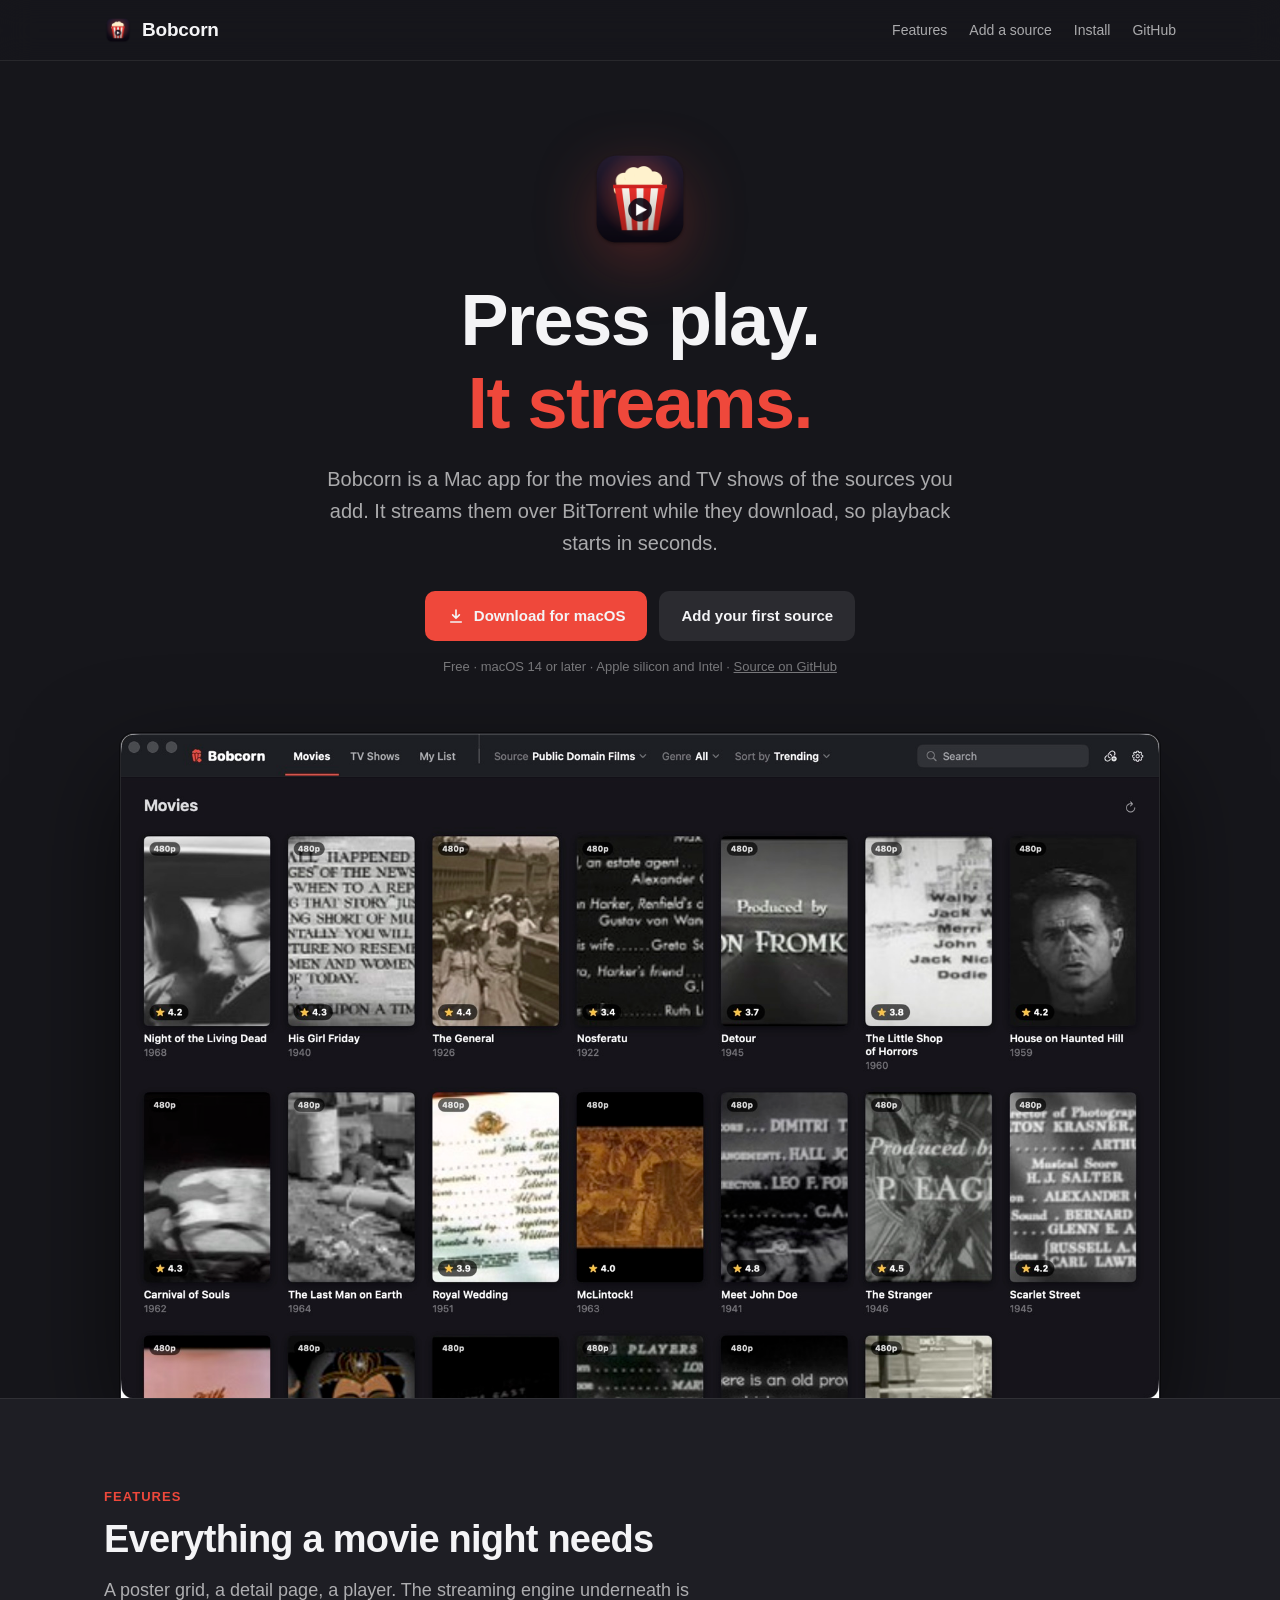
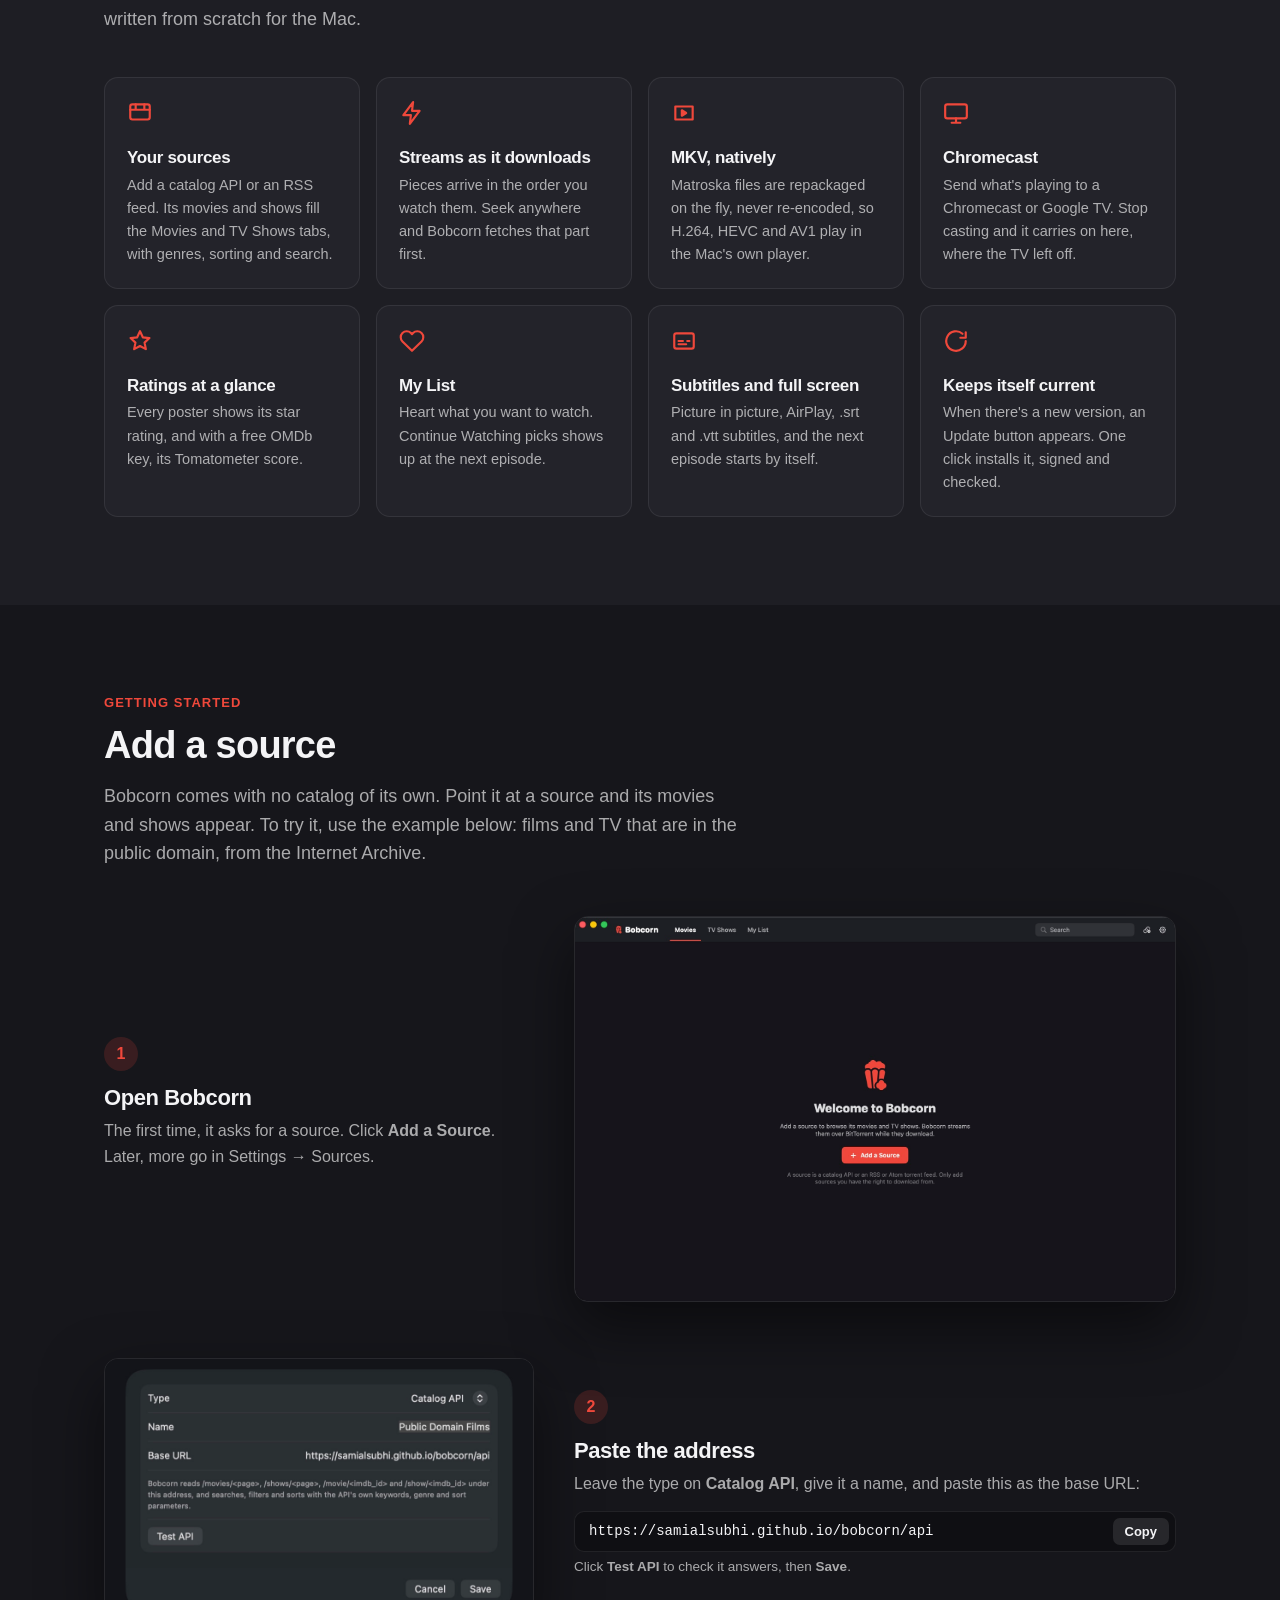
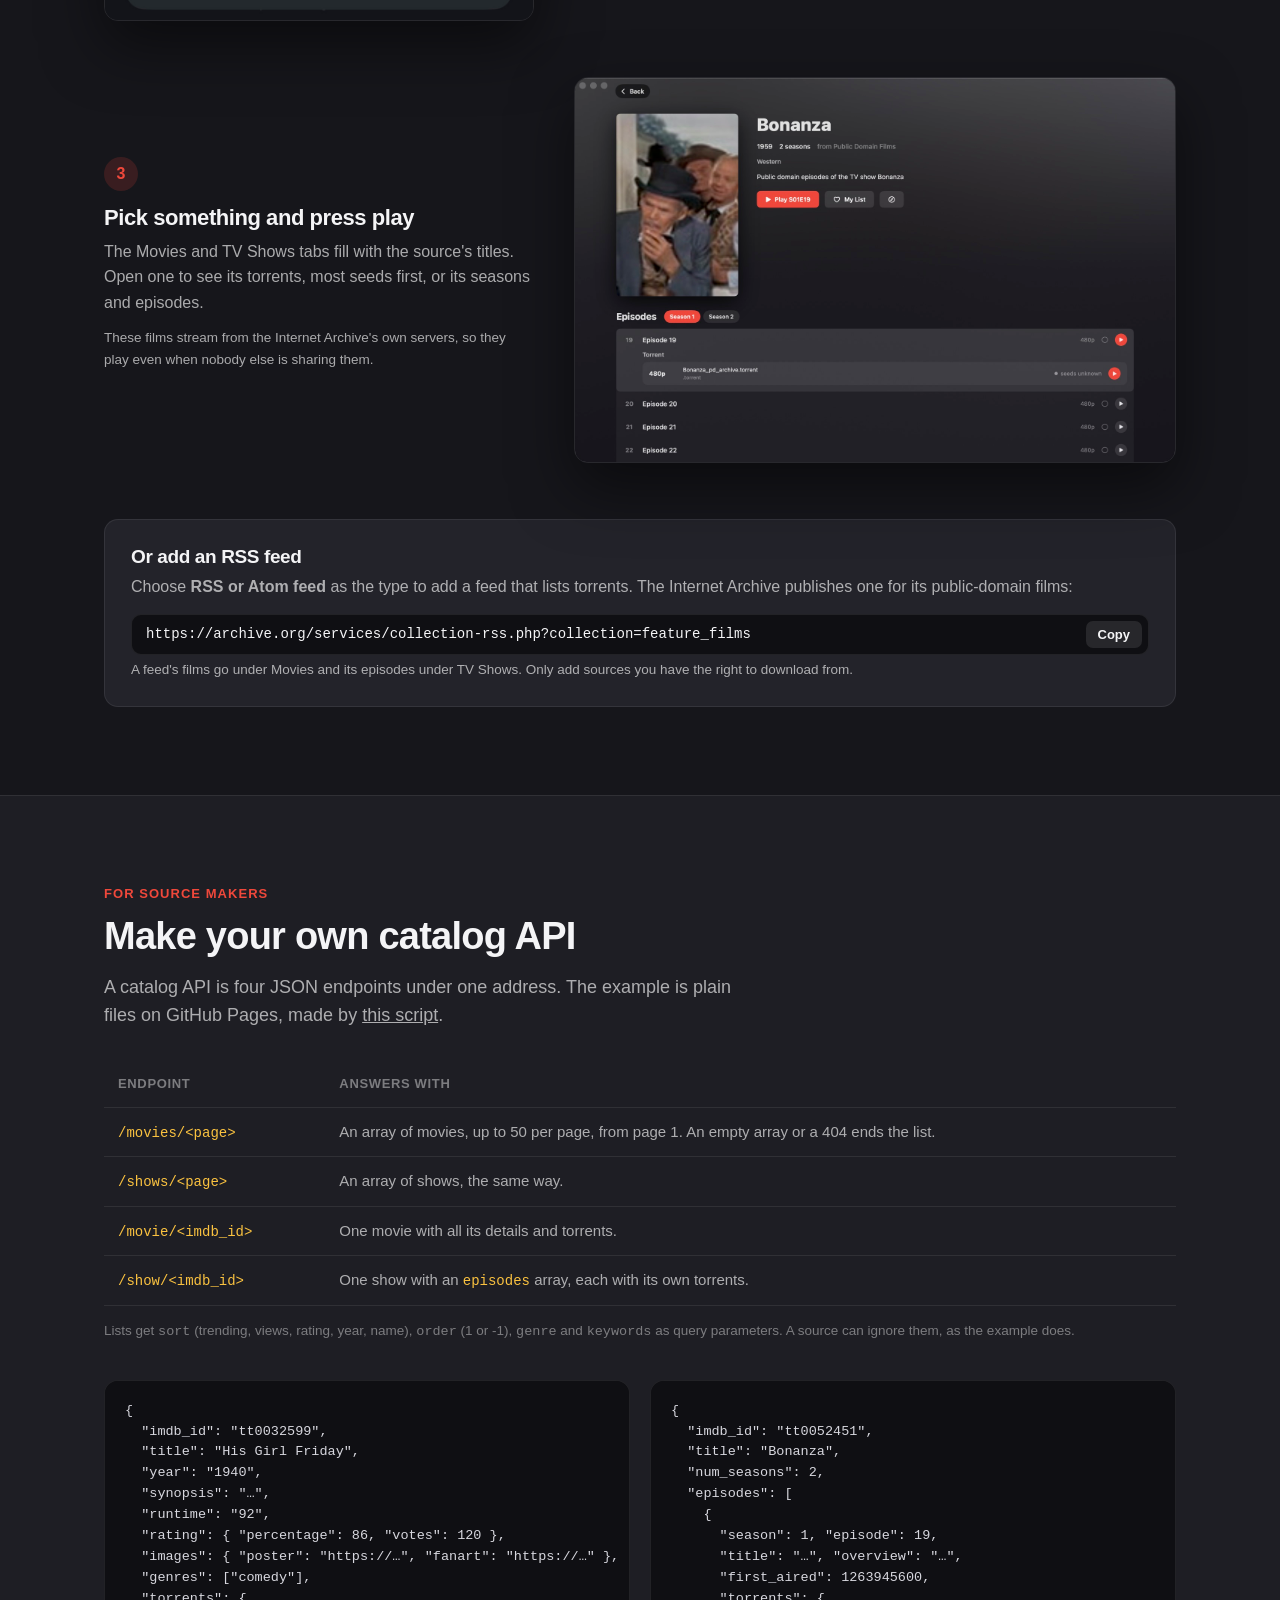
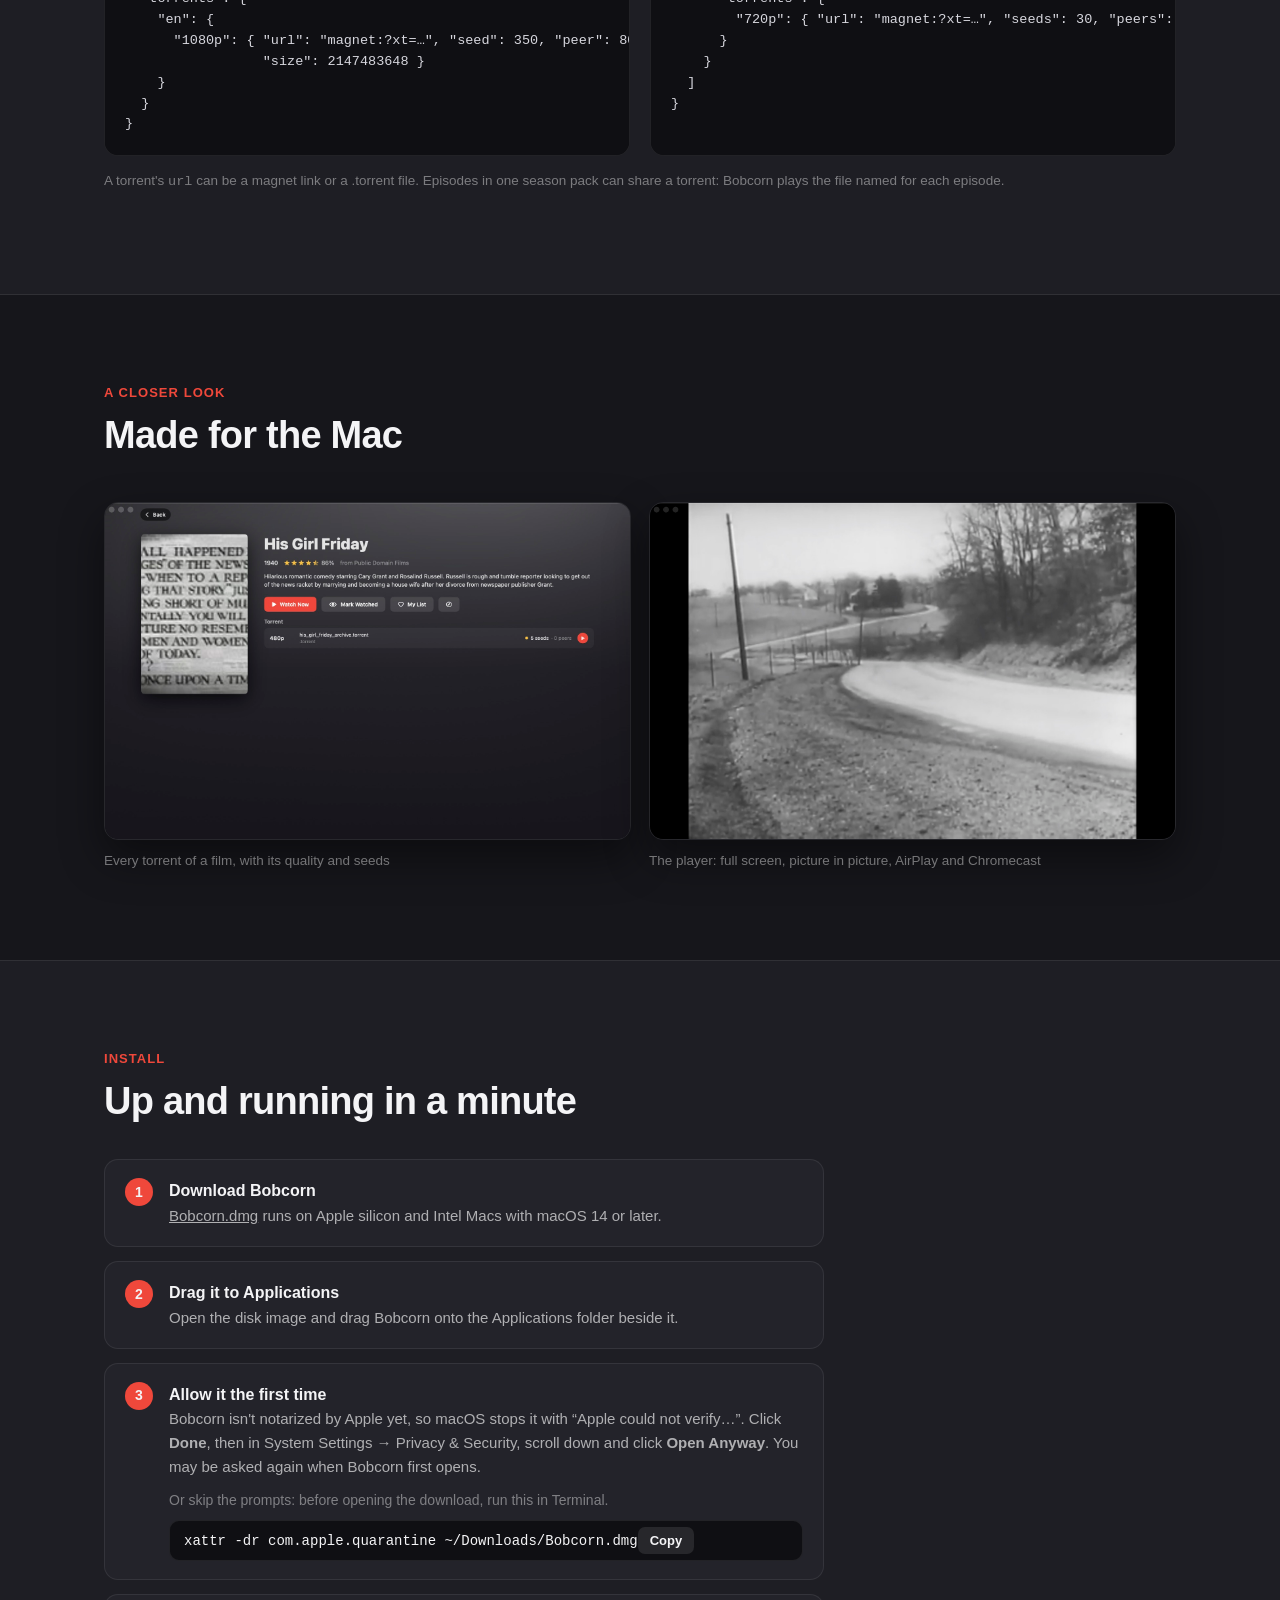
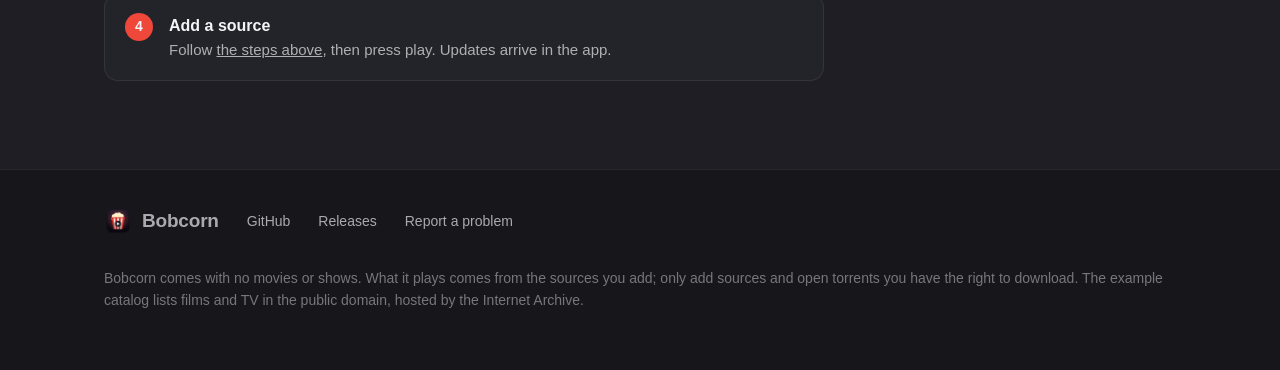
==== commit 6efe0223: "Site: keep bold words inline in the install steps Co-Authored-By: Claude Opus 5.5 <noreply@anthropic" ====
--- a/docs/index.html
+++ b/docs/index.html
@@ -155,7 +155,7 @@
   .install-steps { counter-reset: s; list-style: none; padding: 0; margin: 36px 0 0; display: grid; gap: 14px; max-width: 720px; }
   .install-steps li { counter-increment: s; display: flex; gap: 16px; align-items: flex-start; background: var(--card); border: 1px solid var(--line); border-radius: var(--radius); padding: 18px 20px; }
   .install-steps li::before { content: counter(s); flex: none; display: grid; place-items: center; width: 28px; height: 28px; border-radius: 50%; background: var(--accent); font-weight: 800; font-size: 14px; }
-  .install-steps strong { display: block; }
+  .install-steps li > div > strong { display: block; }
   .install-steps span { color: var(--secondary); font-size: 15px; display: block; }
   .install-steps li > div { min-width: 0; }
   .install-steps .alt { margin-top: 10px; color: var(--tertiary); font-size: 14px; }
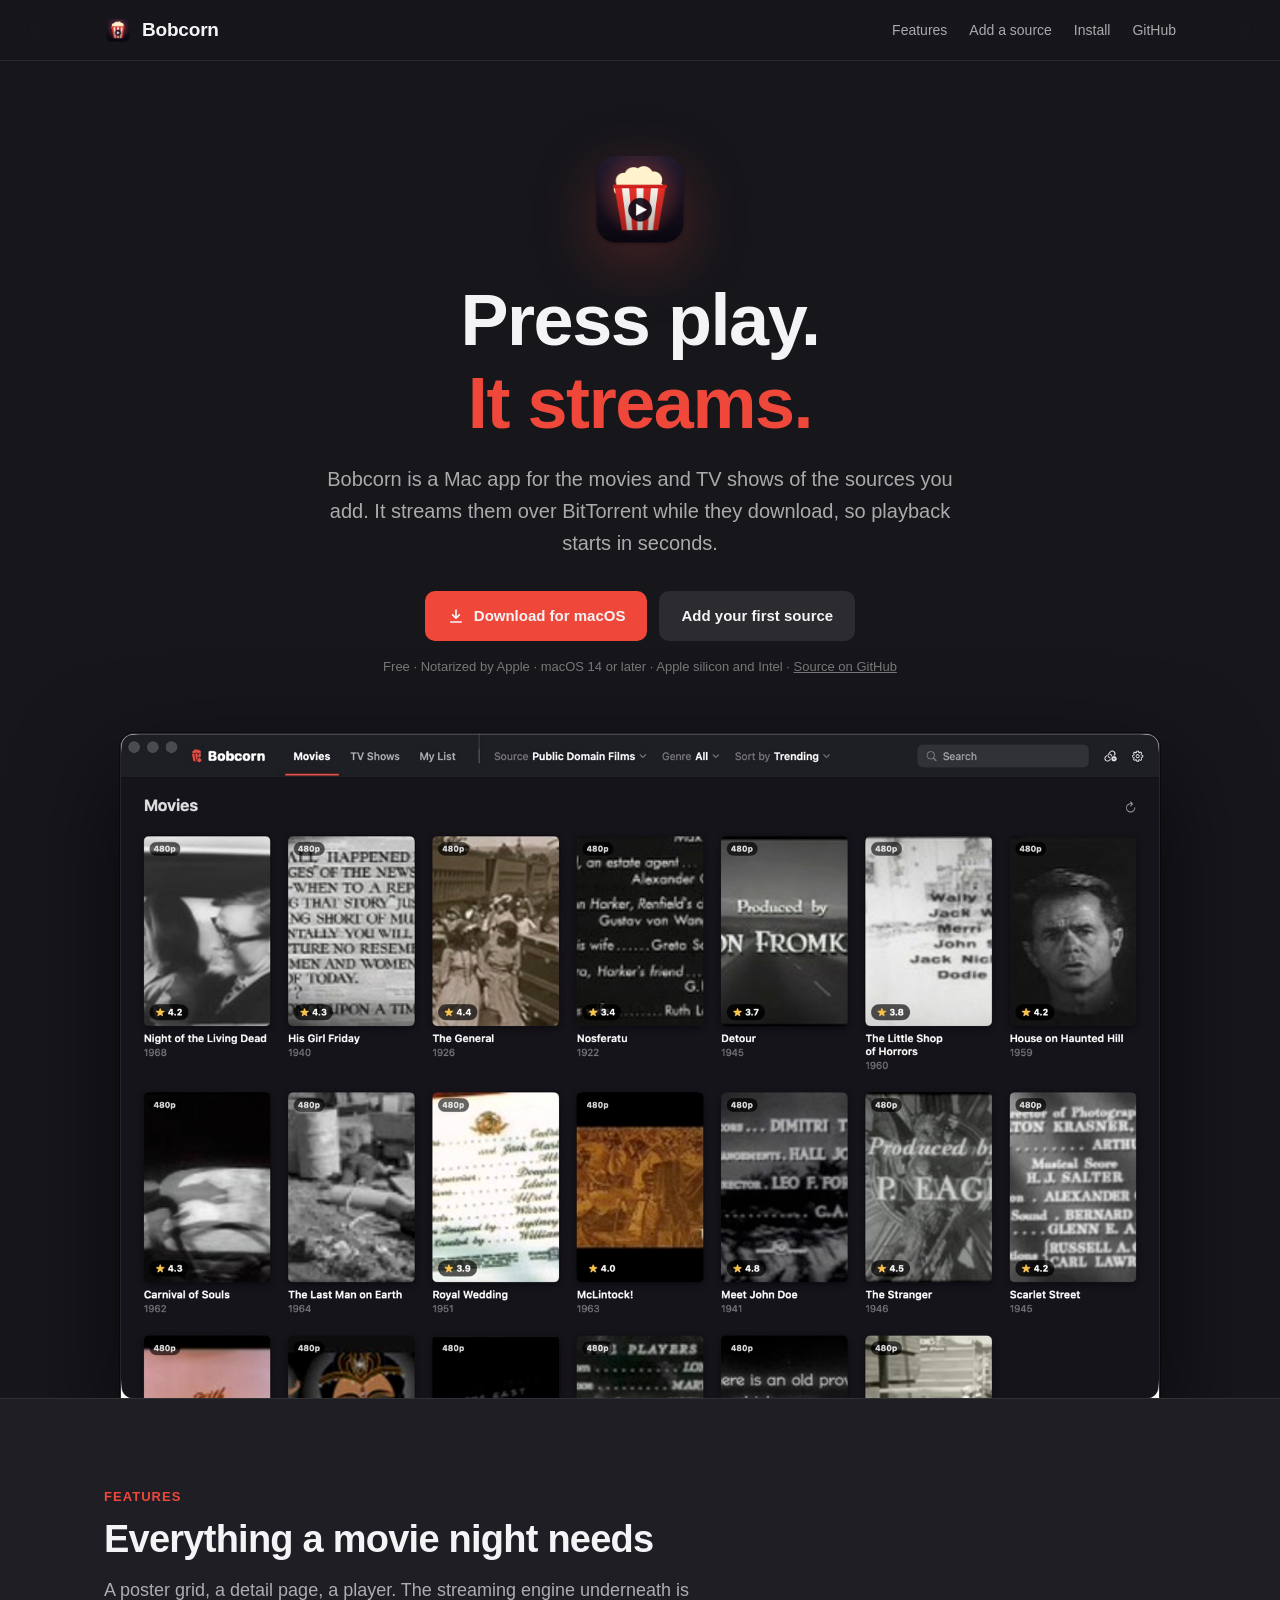
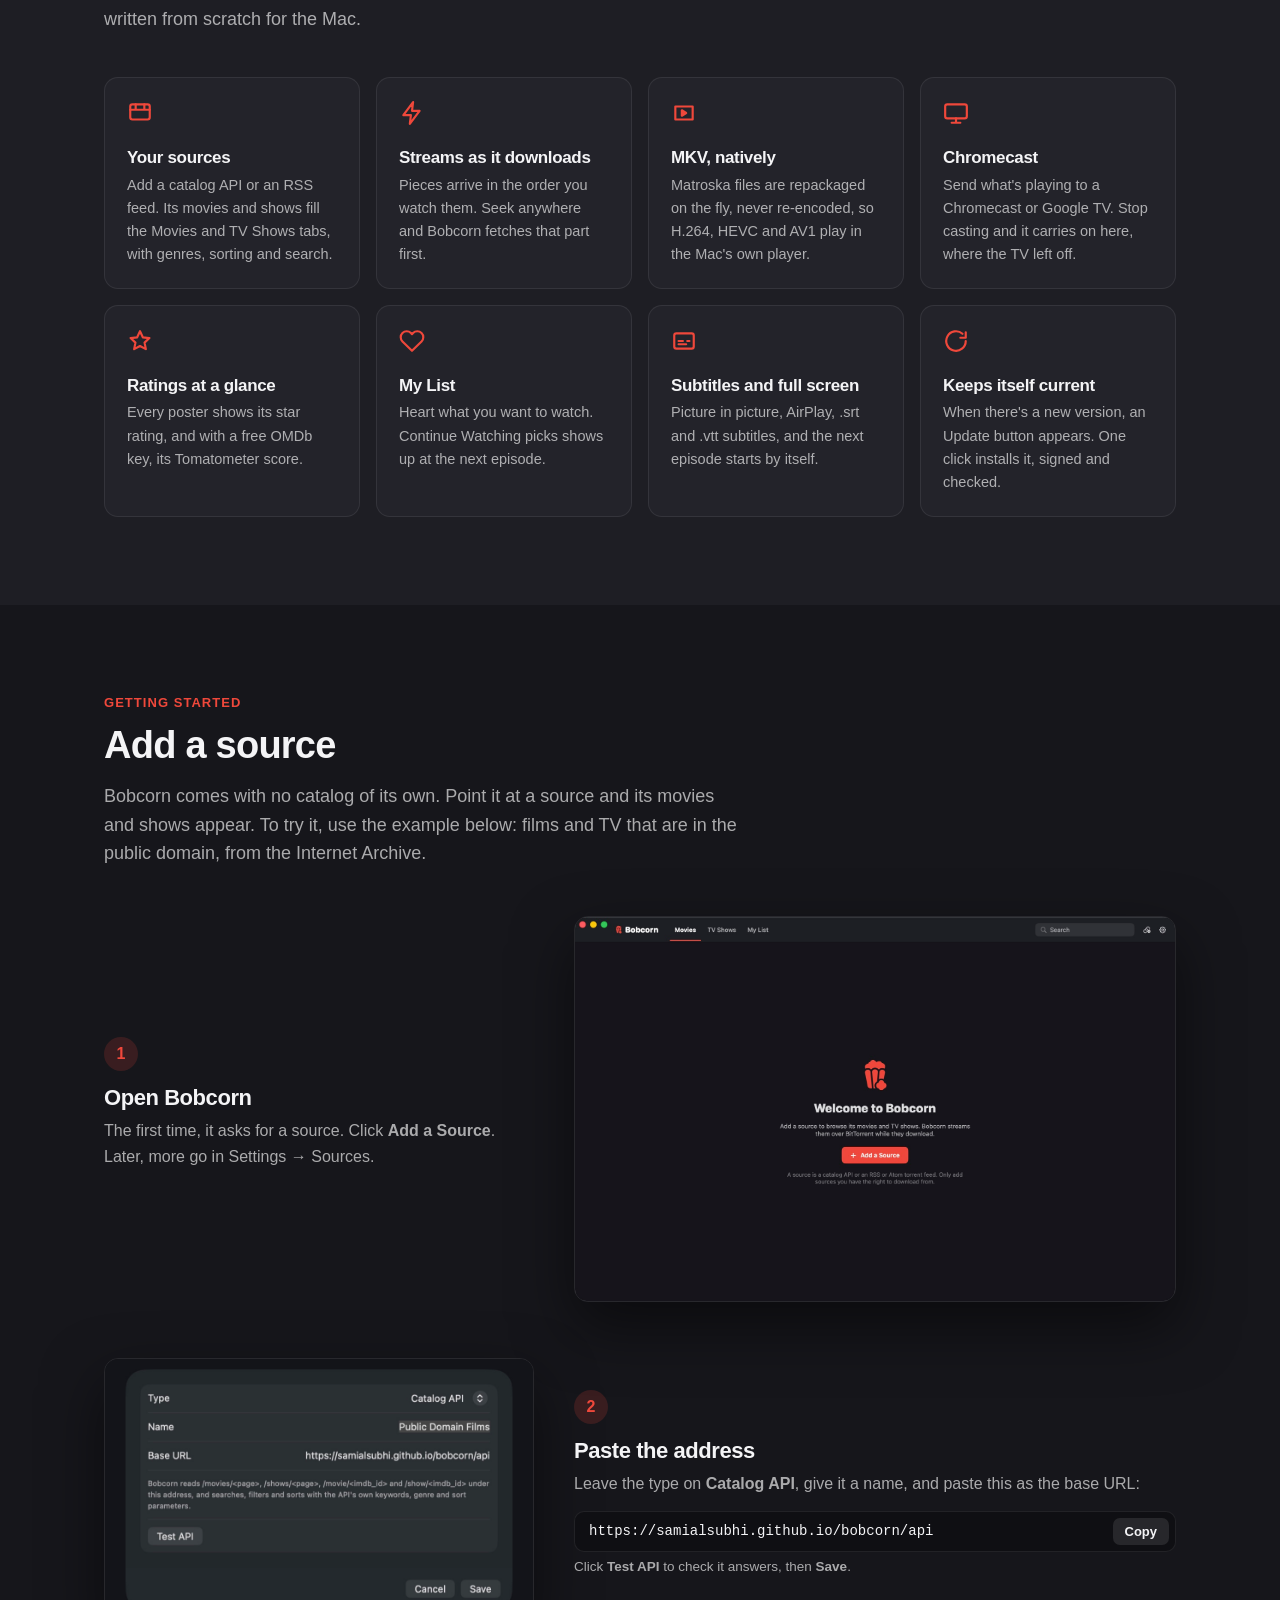
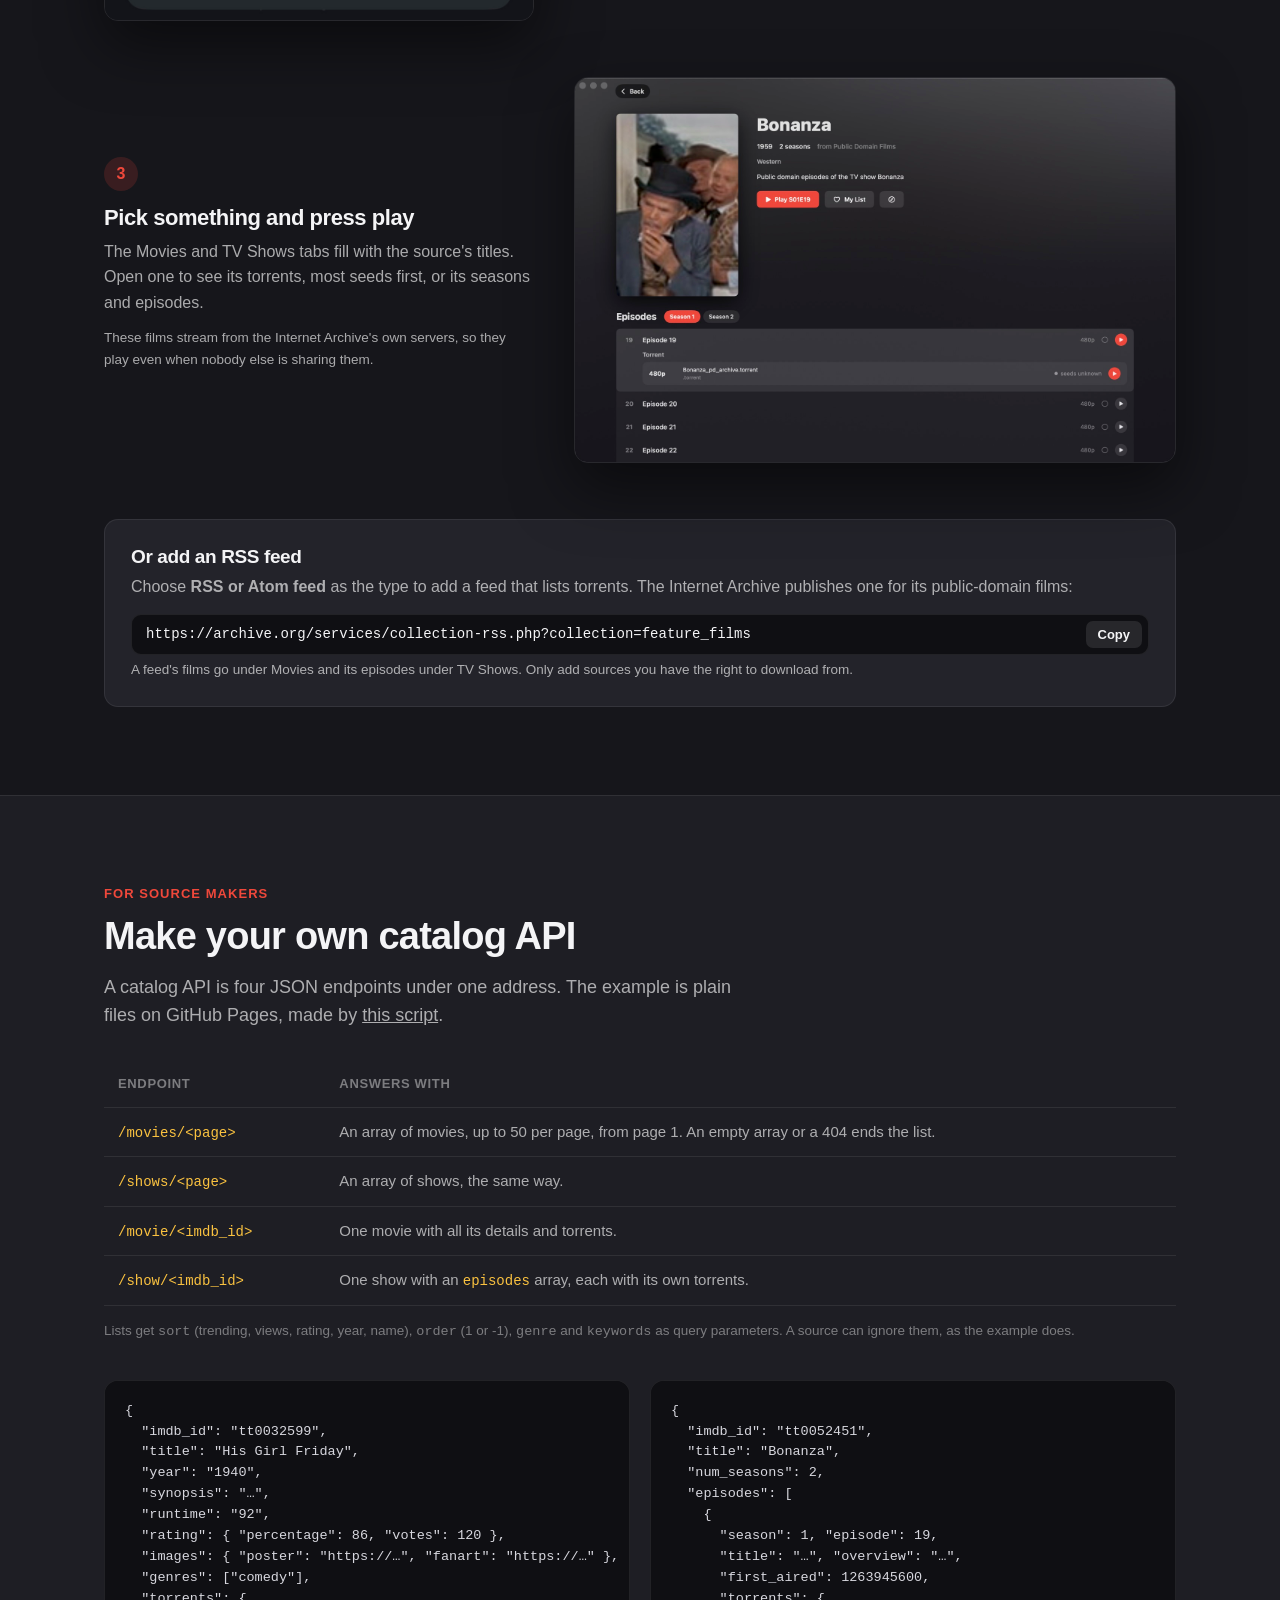
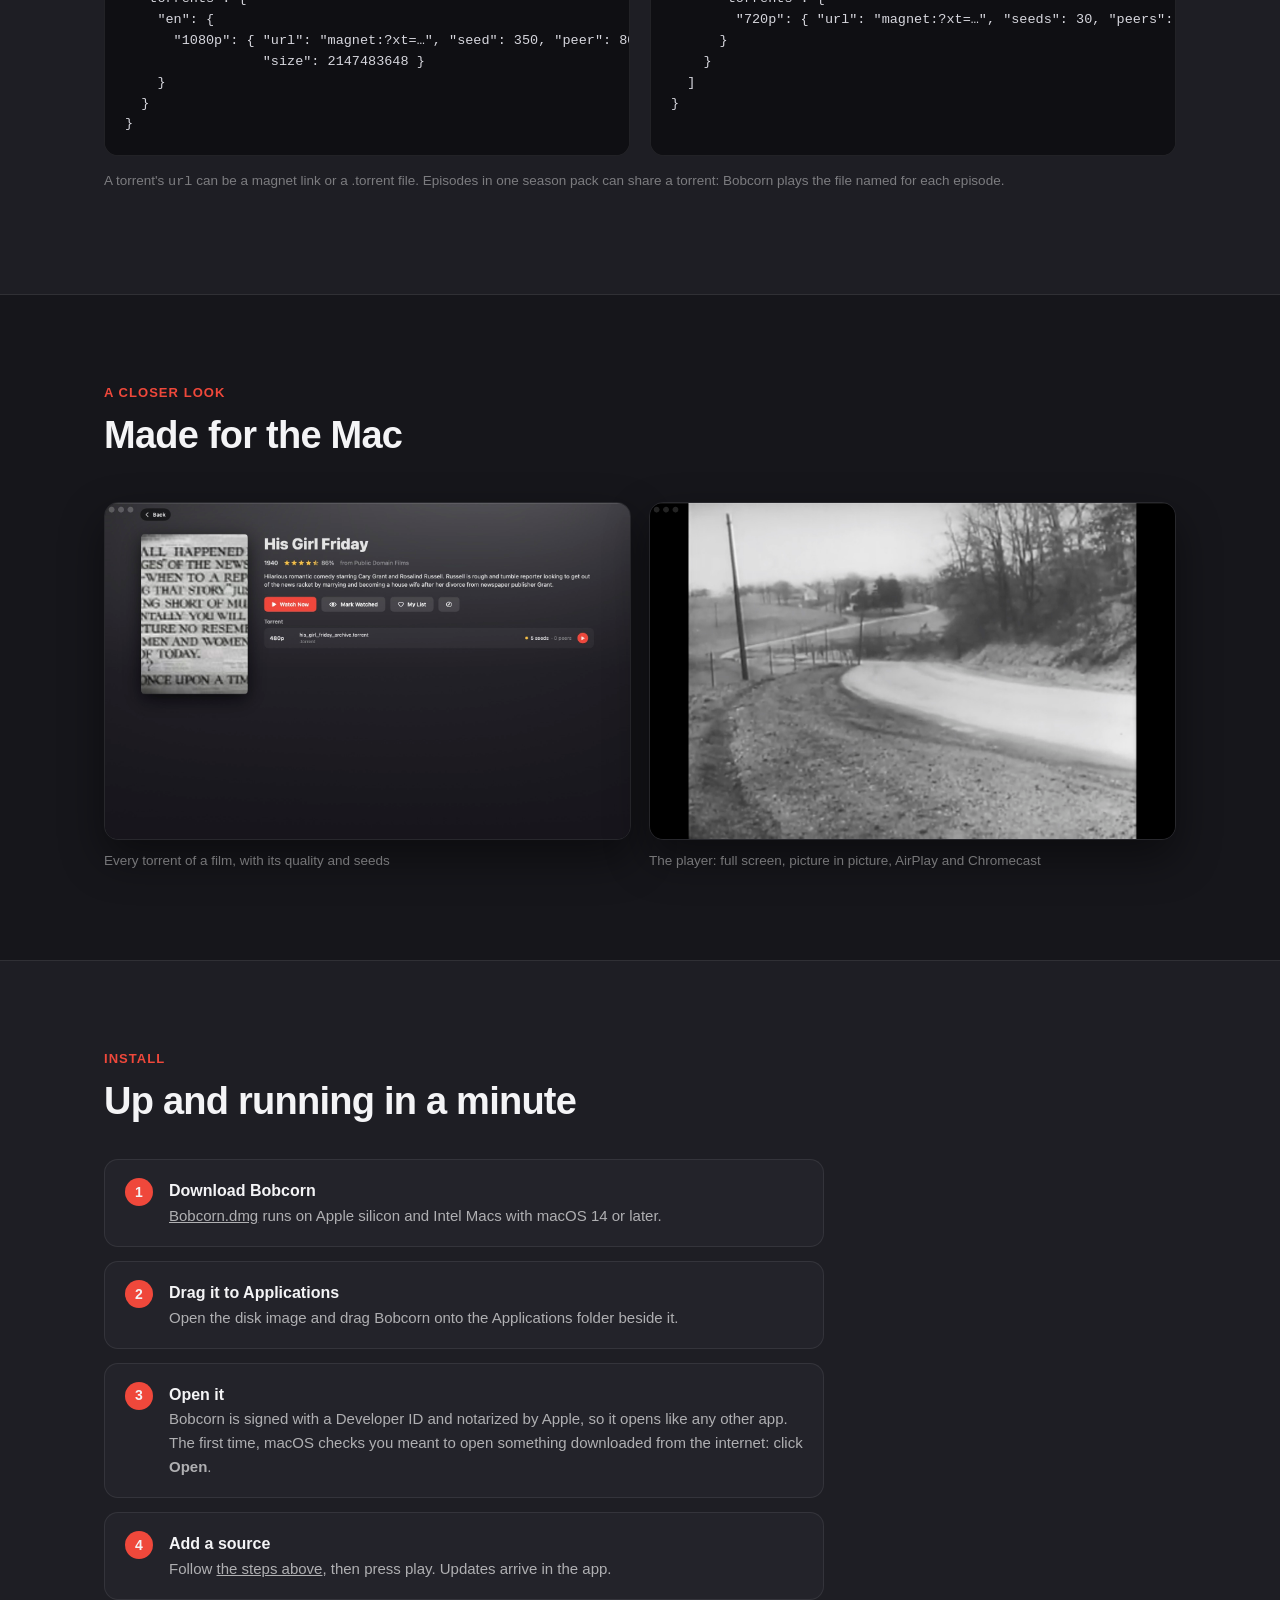
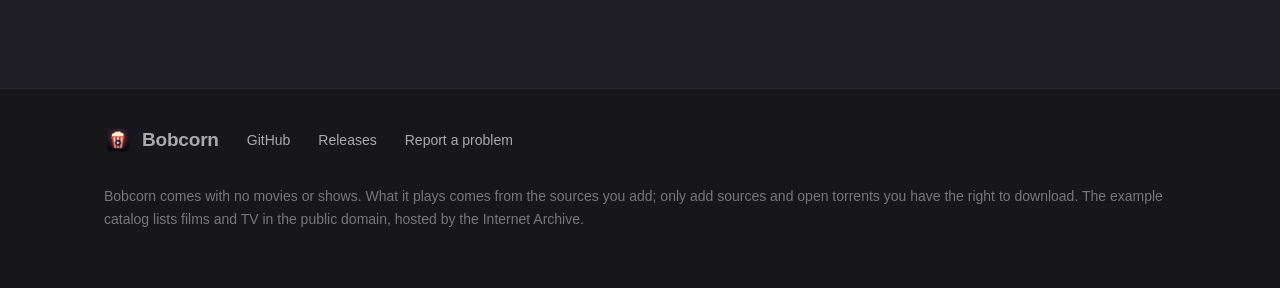
==== commit 5779b543: "Site and README: releases are notarized and open like any app Co-Authored-By: Claude Opus 5.5 <norep" ====
--- a/docs/index.html
+++ b/docs/index.html
@@ -196,7 +196,7 @@
         </a>
         <a class="button" href="#sources">Add your first source</a>
       </div>
-      <p class="meta">Free · macOS 14 or later · Apple silicon and Intel · <a href="https://github.com/SamiAlsubhi/bobcorn">Source on GitHub</a></p>
+      <p class="meta">Free · Notarized by Apple · macOS 14 or later · Apple silicon and Intel · <a href="https://github.com/SamiAlsubhi/bobcorn">Source on GitHub</a></p>
       <div class="shot"><img src="assets/movies.jpg" alt="Bobcorn's Movies tab: a grid of public-domain films with their ratings" width="1600" height="1025"></div>
     </div>
   </section>
@@ -370,9 +370,7 @@
       <ol class="install-steps">
         <li><div><strong>Download Bobcorn</strong><span><a class="download" href="https://github.com/SamiAlsubhi/bobcorn/releases/latest/download/Bobcorn.dmg">Bobcorn.dmg</a> runs on Apple silicon and Intel Macs with macOS 14 or later.</span></div></li>
         <li><div><strong>Drag it to Applications</strong><span>Open the disk image and drag Bobcorn onto the Applications folder beside it.</span></div></li>
-        <li><div><strong>Allow it the first time</strong><span>Bobcorn isn't notarized by Apple yet, so macOS stops it with “Apple could not verify…”. Click <strong>Done</strong>, then in System Settings → Privacy &amp; Security, scroll down and click <strong>Open Anyway</strong>. You may be asked again when Bobcorn first opens.</span>
-          <span class="alt">Or skip the prompts: before opening the download, run this in Terminal.</span>
-          <span class="copyable"><code id="unquarantine">xattr -dr com.apple.quarantine ~/Downloads/Bobcorn.dmg</code><button type="button" data-copy="unquarantine">Copy</button></span></div></li>
+        <li><div><strong>Open it</strong><span>Bobcorn is signed with a Developer ID and notarized by Apple, so it opens like any other app. The first time, macOS checks you meant to open something downloaded from the internet: click <strong>Open</strong>.</span></div></li>
         <li><div><strong>Add a source</strong><span>Follow <a href="#sources">the steps above</a>, then press play. Updates arrive in the app.</span></div></li>
       </ol>
     </div>
